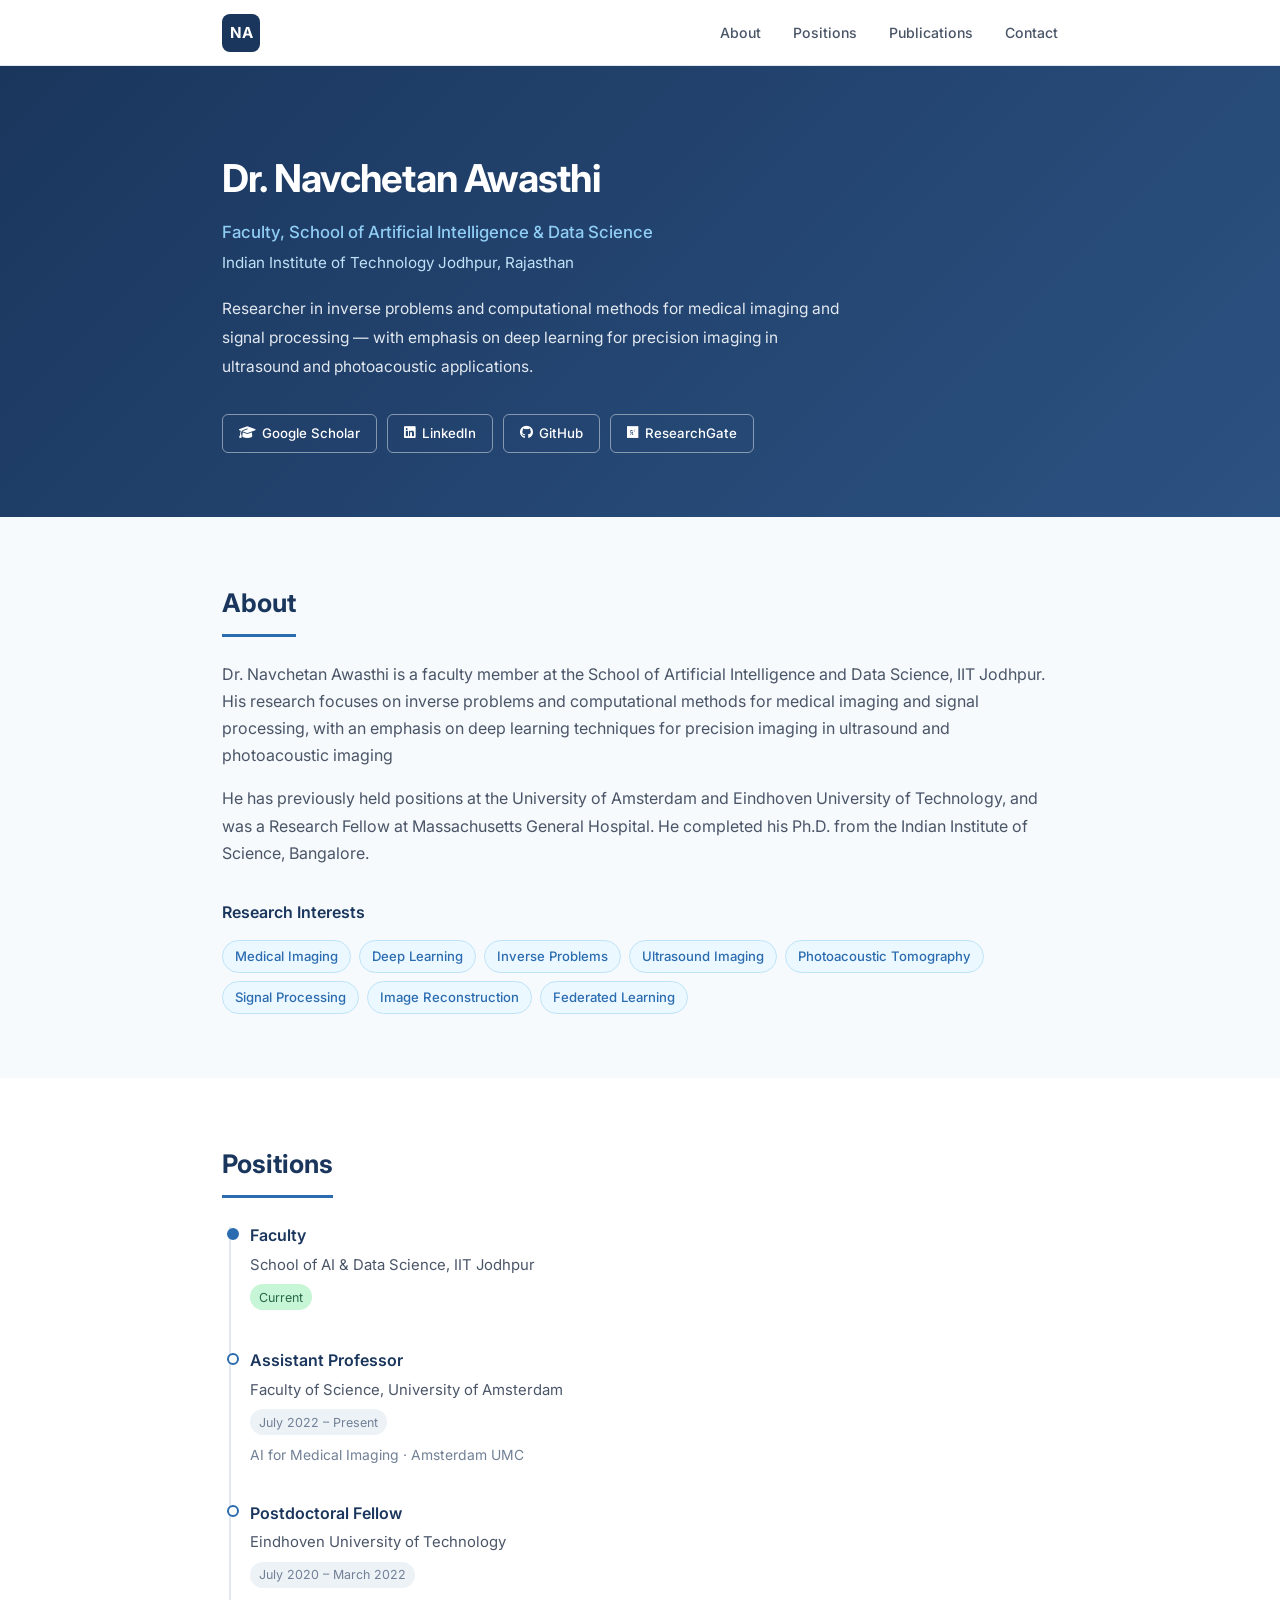
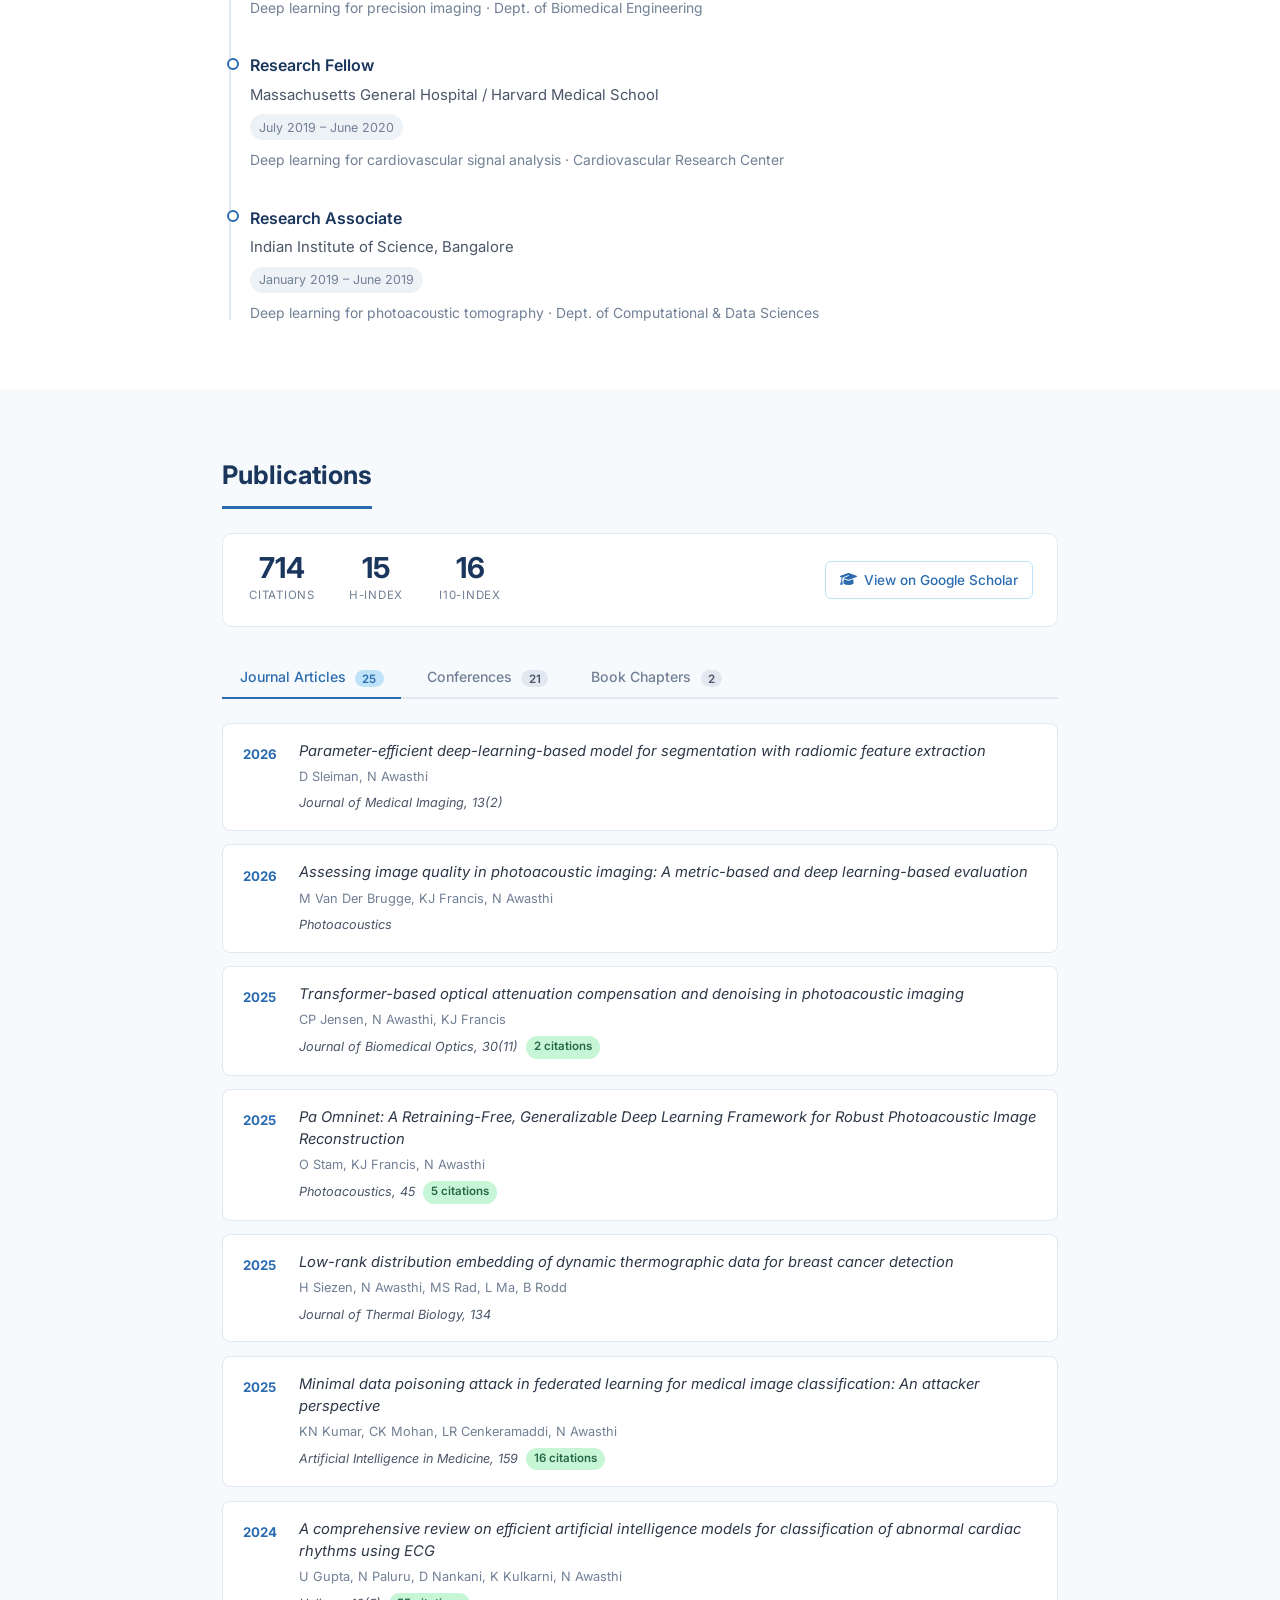
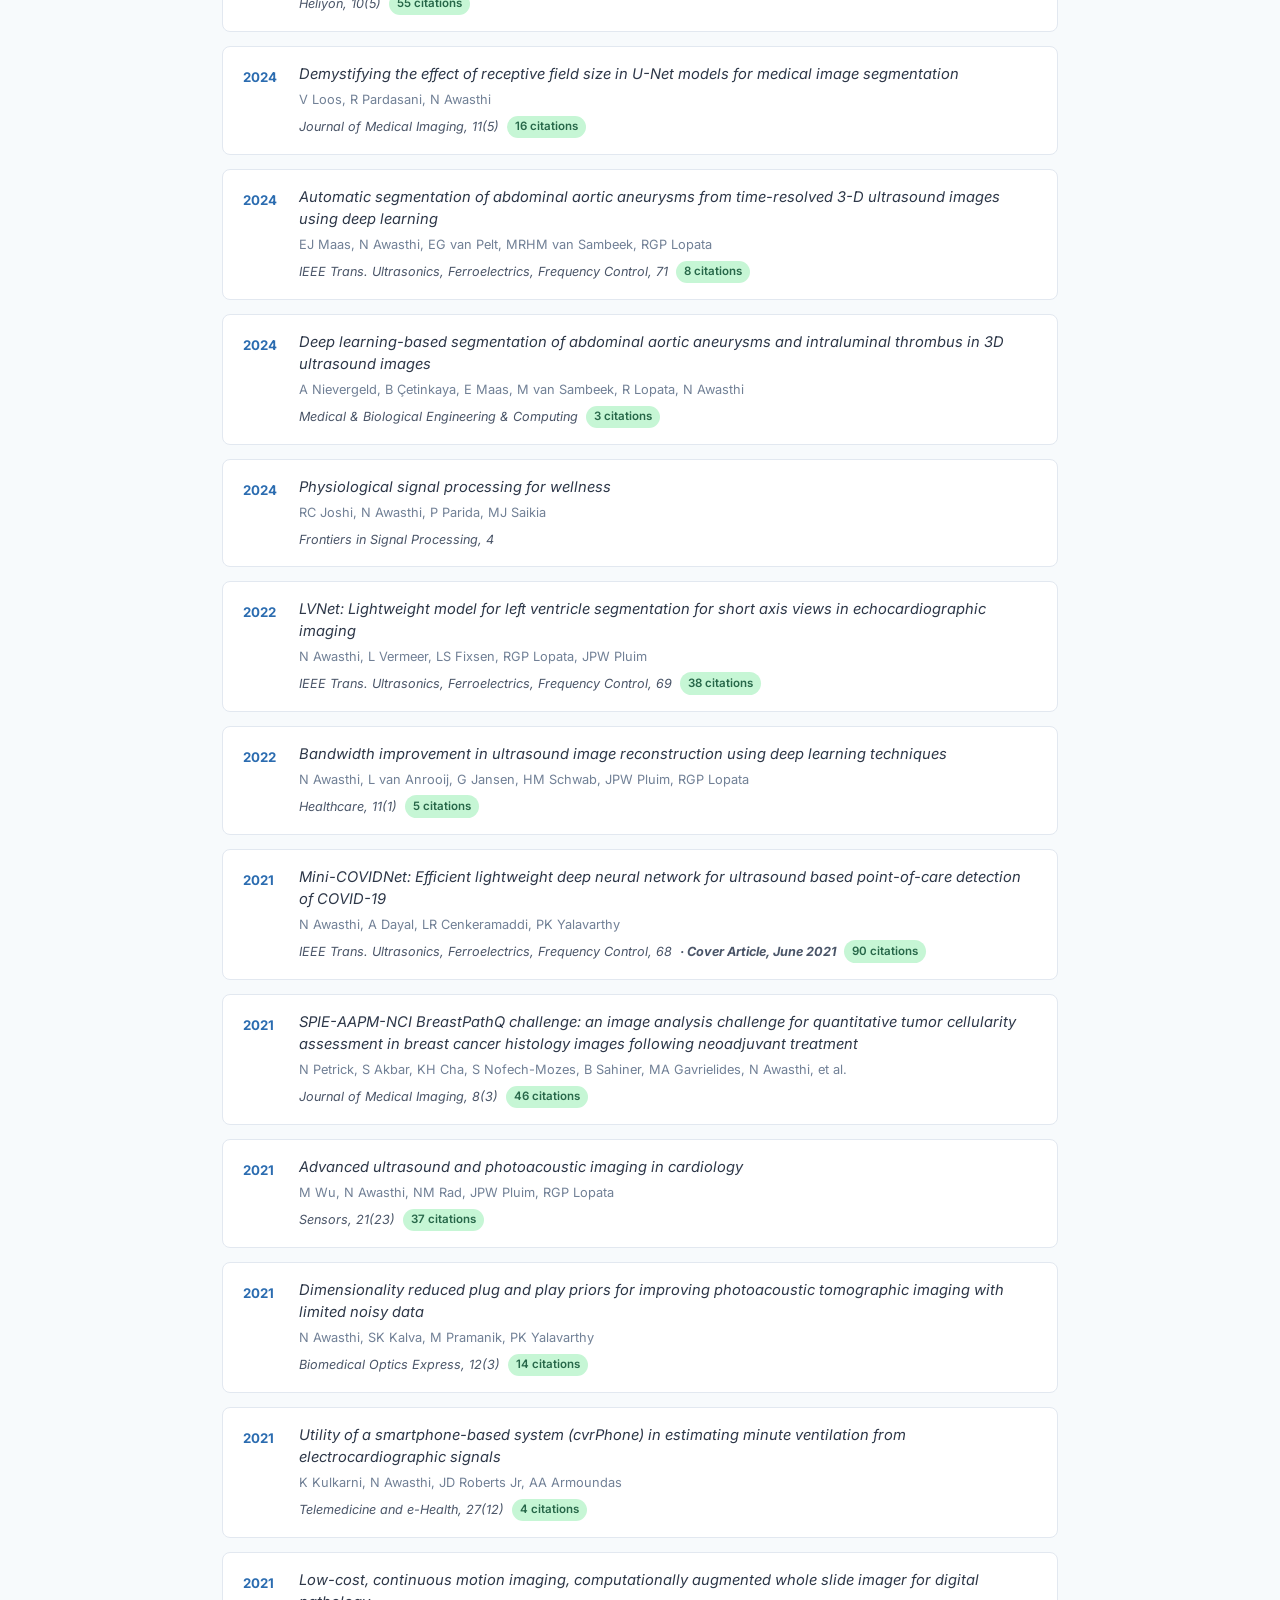
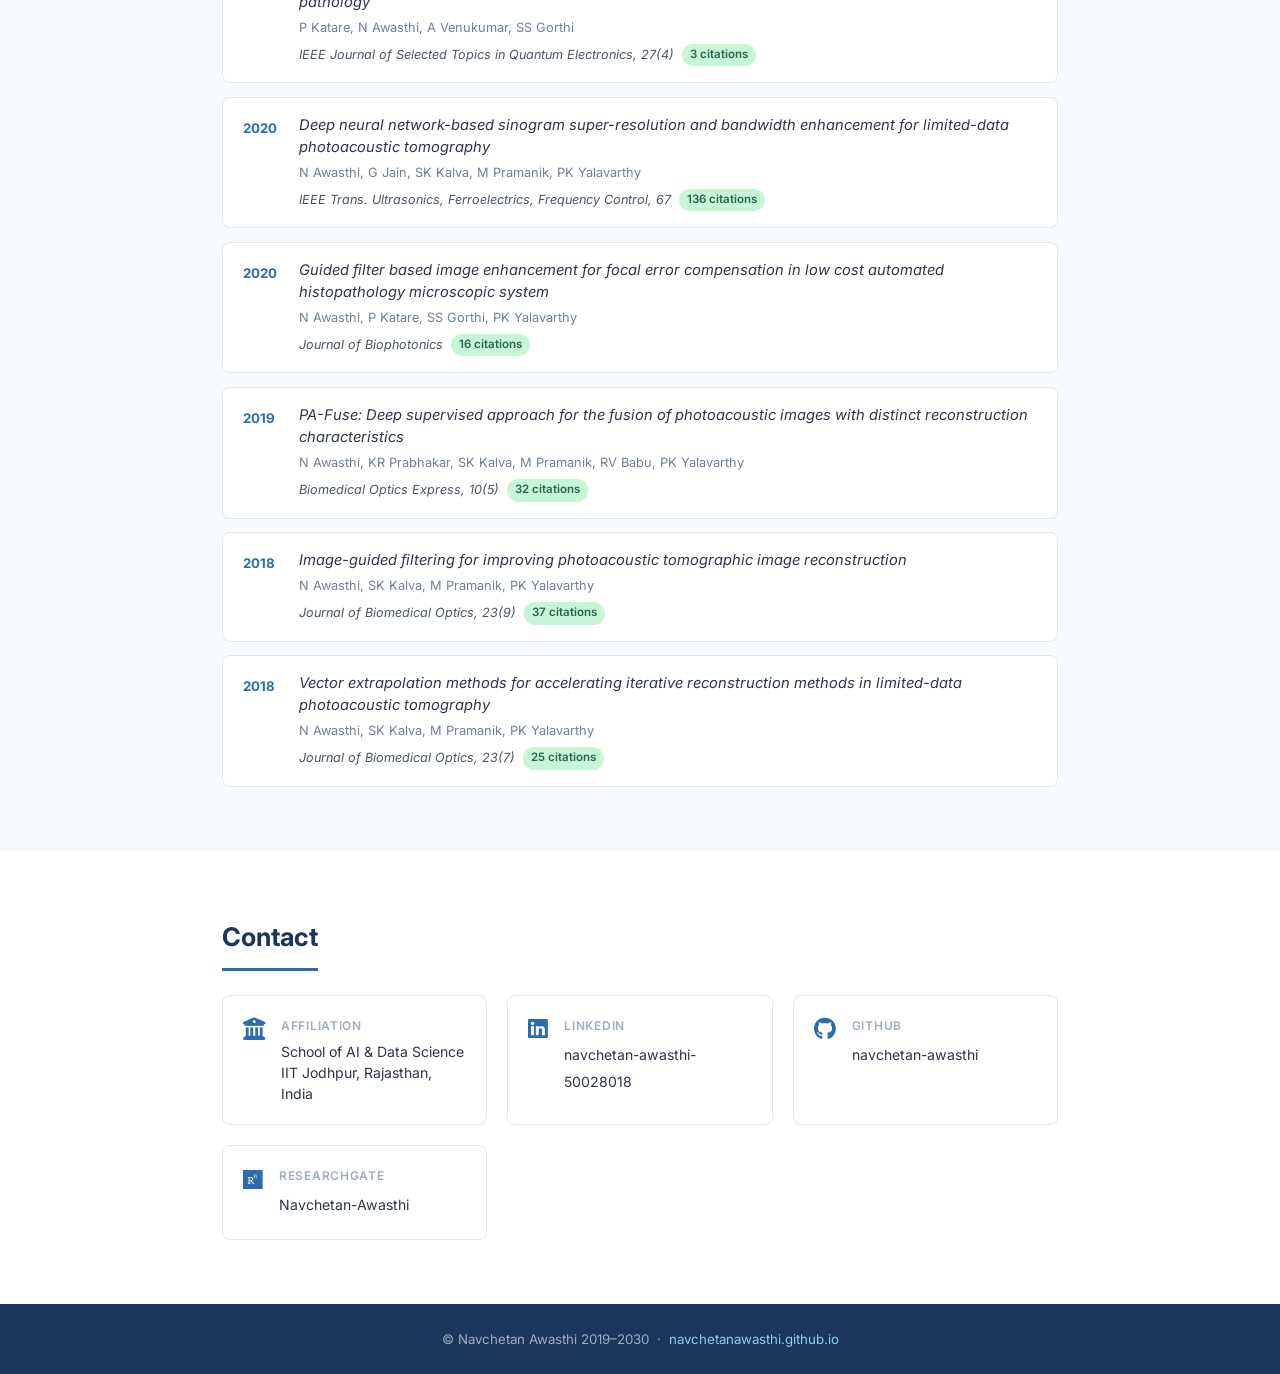
==== index.html @ 27908a9e "Merge branch 'main' of https://github.com/navchetan-awasthi/navchetanawasthi.github.io" ====
<!DOCTYPE html>
<html lang="en">
<head>
    <meta charset="UTF-8">
    <meta name="viewport" content="width=device-width, initial-scale=1.0">
    <title>Dr. Navchetan Awasthi</title>
    <link rel="preconnect" href="https://fonts.googleapis.com">
    <link href="https://fonts.googleapis.com/css2?family=Inter:wght@300;400;500;600;700&display=swap" rel="stylesheet">
    <link rel="stylesheet" href="https://cdnjs.cloudflare.com/ajax/libs/font-awesome/6.4.0/css/all.min.css">
    <link rel="stylesheet" href="style.css">
</head>
<body>

    <nav class="navbar">
        <div class="container">
            <a href="#home" class="nav-brand">NA</a>
            <ul class="nav-links" id="navLinks">
                <li><a href="#about">About</a></li>
                <li><a href="#positions">Positions</a></li>
                <li><a href="#publications">Publications</a></li>
                <li><a href="#contact">Contact</a></li>
            </ul>
            <button class="nav-toggle" id="navToggle">
                <i class="fas fa-bars"></i>
            </button>
        </div>
    </nav>

    <section id="home" class="hero">
        <div class="container hero-content">
            <h1>Dr. Navchetan Awasthi</h1>
            <p class="hero-title">Faculty, School of Artificial Intelligence &amp; Data Science</p>
            <p class="hero-affil">Indian Institute of Technology Jodhpur, Rajasthan</p>
            <p class="hero-bio">
                Researcher in inverse problems and computational methods for medical imaging and signal processing —
                with emphasis on deep learning for precision imaging in ultrasound and photoacoustic applications.
            </p>
            <div class="hero-links">
                <a href="https://scholar.google.com/citations?user=ATsCm3wAAAAJ&hl=en" target="_blank" class="btn btn-outline">
                    <i class="fas fa-graduation-cap"></i> Google Scholar
                </a>
                <a href="https://www.linkedin.com/in/navchetan-awasthi-50028018" target="_blank" class="btn btn-outline">
                    <i class="fab fa-linkedin"></i> LinkedIn
                </a>
                <a href="https://github.com/navchetan-awasthi" target="_blank" class="btn btn-outline">
                    <i class="fab fa-github"></i> GitHub
                </a>
                <a href="https://www.researchgate.net/profile/Navchetan-Awasthi" target="_blank" class="btn btn-outline">
                    <i class="fab fa-researchgate"></i> ResearchGate
                </a>
            </div>
        </div>
    </section>

    <section id="about" class="section bg-light">
        <div class="container">
            <h2 class="section-title">About</h2>
            <div class="about-content">
                <p>
                    Dr. Navchetan Awasthi is a faculty member at the School of Artificial Intelligence and Data Science,
                    IIT Jodhpur. His research focuses on inverse problems and computational methods for medical imaging
                    and signal processing, with an emphasis on deep learning techniques for precision imaging in
                    ultrasound and photoacoustic imaging
                </p>
                <p>
                    He has previously held positions at the University of Amsterdam and Eindhoven University of
                    Technology, and was a Research Fellow at Massachusetts General Hospital. He completed his Ph.D. from the Indian Institute of Science, Bangalore.
                </p>
            </div>
            <div class="research-interests">
                <h3>Research Interests</h3>
                <div class="tags">
                    <span class="tag">Medical Imaging</span>
                    <span class="tag">Deep Learning</span>
                    <span class="tag">Inverse Problems</span>
                    <span class="tag">Ultrasound Imaging</span>
                    <span class="tag">Photoacoustic Tomography</span>
                    <span class="tag">Signal Processing</span>
                    <span class="tag">Image Reconstruction</span>
                    <span class="tag">Federated Learning</span>
                </div>
            </div>
        </div>
    </section>

    <section id="positions" class="section">
        <div class="container">
            <h2 class="section-title">Positions</h2>
            <div class="timeline">

                <div class="timeline-item">
                    <div class="timeline-dot current"></div>
                    <div class="timeline-content">
                        <h3>Faculty</h3>
                        <p class="org">School of AI &amp; Data Science, IIT Jodhpur</p>
                        <span class="period current-badge">Current</span>
                    </div>
                </div>

                <div class="timeline-item">
                    <div class="timeline-dot"></div>
                    <div class="timeline-content">
                        <h3>Assistant Professor</h3>
                        <p class="org">Faculty of Science, University of Amsterdam</p>
                        <span class="period">July 2022 – Present</span>
                        <p class="desc">AI for Medical Imaging · Amsterdam UMC</p>
                    </div>
                </div>

                <div class="timeline-item">
                    <div class="timeline-dot"></div>
                    <div class="timeline-content">
                        <h3>Postdoctoral Fellow</h3>
                        <p class="org">Eindhoven University of Technology</p>
                        <span class="period">July 2020 – March 2022</span>
                        <p class="desc">Deep learning for precision imaging · Dept. of Biomedical Engineering</p>
                    </div>
                </div>

                <div class="timeline-item">
                    <div class="timeline-dot"></div>
                    <div class="timeline-content">
                        <h3>Research Fellow</h3>
                        <p class="org">Massachusetts General Hospital / Harvard Medical School</p>
                        <span class="period">July 2019 – June 2020</span>
                        <p class="desc">Deep learning for cardiovascular signal analysis · Cardiovascular Research Center</p>
                    </div>
                </div>

                <div class="timeline-item">
                    <div class="timeline-dot"></div>
                    <div class="timeline-content">
                        <h3>Research Associate</h3>
                        <p class="org">Indian Institute of Science, Bangalore</p>
                        <span class="period">January 2019 – June 2019</span>
                        <p class="desc">Deep learning for photoacoustic tomography · Dept. of Computational &amp; Data Sciences</p>
                    </div>
                </div>

            </div>
        </div>
    </section>

    <section id="publications" class="section bg-light">
        <div class="container">
            <h2 class="section-title">Publications</h2>

            <div class="pub-metrics">
                <div class="metric-box">
                    <span class="metric-val">714</span>
                    <span class="metric-lbl">Citations</span>
                </div>
                <div class="metric-box">
                    <span class="metric-val">15</span>
                    <span class="metric-lbl">h-index</span>
                </div>
                <div class="metric-box">
                    <span class="metric-val">16</span>
                    <span class="metric-lbl">i10-index</span>
                </div>
                <a href="https://scholar.google.com/citations?user=ATsCm3wAAAAJ&hl=en" target="_blank" class="scholar-link">
                    <i class="fas fa-graduation-cap"></i> View on Google Scholar
                </a>
            </div>

            <div class="pub-tabs">
                <button class="pub-tab active" data-tab="journals">Journal Articles <span class="pub-count">25</span></button>
                <button class="pub-tab" data-tab="conferences">Conferences <span class="pub-count">21</span></button>
                <button class="pub-tab" data-tab="books">Book Chapters <span class="pub-count">2</span></button>
            </div>

            <!-- Journal Articles -->
            <div class="pub-section" id="tab-journals">

                <div class="pub-item">
                    <span class="pub-year">2026</span>
                    <div class="pub-details">
                        <p class="pub-title"><em>Parameter-efficient deep-learning-based model for segmentation with radiomic feature extraction</em></p>
                        <p class="pub-authors">D Sleiman, N Awasthi</p>
                        <div class="pub-meta"><span class="venue">Journal of Medical Imaging, 13(2)</span></div>
                    </div>
                </div>

                <div class="pub-item">
                    <span class="pub-year">2026</span>
                    <div class="pub-details">
                        <p class="pub-title"><em>Assessing image quality in photoacoustic imaging: A metric-based and deep learning-based evaluation</em></p>
                        <p class="pub-authors">M Van Der Brugge, KJ Francis, N Awasthi</p>
                        <div class="pub-meta"><span class="venue">Photoacoustics</span></div>
                    </div>
                </div>

                <div class="pub-item">
                    <span class="pub-year">2025</span>
                    <div class="pub-details">
                        <p class="pub-title"><em>Transformer-based optical attenuation compensation and denoising in photoacoustic imaging</em></p>
                        <p class="pub-authors">CP Jensen, N Awasthi, KJ Francis</p>
                        <div class="pub-meta"><span class="venue">Journal of Biomedical Optics, 30(11)</span><span class="cite-badge">2 citations</span></div>
                    </div>
                </div>

                <div class="pub-item">
                    <span class="pub-year">2025</span>
                    <div class="pub-details">
                        <p class="pub-title"><em>Pa Omninet: A Retraining-Free, Generalizable Deep Learning Framework for Robust Photoacoustic Image Reconstruction</em></p>
                        <p class="pub-authors">O Stam, KJ Francis, N Awasthi</p>
                        <div class="pub-meta"><span class="venue">Photoacoustics, 45</span><span class="cite-badge">5 citations</span></div>
                    </div>
                </div>

                <div class="pub-item">
                    <span class="pub-year">2025</span>
                    <div class="pub-details">
                        <p class="pub-title"><em>Low-rank distribution embedding of dynamic thermographic data for breast cancer detection</em></p>
                        <p class="pub-authors">H Siezen, N Awasthi, MS Rad, L Ma, B Rodd</p>
                        <div class="pub-meta"><span class="venue">Journal of Thermal Biology, 134</span></div>
                    </div>
                </div>

                <div class="pub-item">
                    <span class="pub-year">2025</span>
                    <div class="pub-details">
                        <p class="pub-title"><em>Minimal data poisoning attack in federated learning for medical image classification: An attacker perspective</em></p>
                        <p class="pub-authors">KN Kumar, CK Mohan, LR Cenkeramaddi, N Awasthi</p>
                        <div class="pub-meta"><span class="venue">Artificial Intelligence in Medicine, 159</span><span class="cite-badge">16 citations</span></div>
                    </div>
                </div>

                <div class="pub-item">
                    <span class="pub-year">2024</span>
                    <div class="pub-details">
                        <p class="pub-title"><em>A comprehensive review on efficient artificial intelligence models for classification of abnormal cardiac rhythms using ECG</em></p>
                        <p class="pub-authors">U Gupta, N Paluru, D Nankani, K Kulkarni, N Awasthi</p>
                        <div class="pub-meta"><span class="venue">Heliyon, 10(5)</span><span class="cite-badge">55 citations</span></div>
                    </div>
                </div>

                <div class="pub-item">
                    <span class="pub-year">2024</span>
                    <div class="pub-details">
                        <p class="pub-title"><em>Demystifying the effect of receptive field size in U-Net models for medical image segmentation</em></p>
                        <p class="pub-authors">V Loos, R Pardasani, N Awasthi</p>
                        <div class="pub-meta"><span class="venue">Journal of Medical Imaging, 11(5)</span><span class="cite-badge">16 citations</span></div>
                    </div>
                </div>

                <div class="pub-item">
                    <span class="pub-year">2024</span>
                    <div class="pub-details">
                        <p class="pub-title"><em>Automatic segmentation of abdominal aortic aneurysms from time-resolved 3-D ultrasound images using deep learning</em></p>
                        <p class="pub-authors">EJ Maas, N Awasthi, EG van Pelt, MRHM van Sambeek, RGP Lopata</p>
                        <div class="pub-meta"><span class="venue">IEEE Trans. Ultrasonics, Ferroelectrics, Frequency Control, 71</span><span class="cite-badge">8 citations</span></div>
                    </div>
                </div>

                <div class="pub-item">
                    <span class="pub-year">2024</span>
                    <div class="pub-details">
                        <p class="pub-title"><em>Deep learning-based segmentation of abdominal aortic aneurysms and intraluminal thrombus in 3D ultrasound images</em></p>
                        <p class="pub-authors">A Nievergeld, B Çetinkaya, E Maas, M van Sambeek, R Lopata, N Awasthi</p>
                        <div class="pub-meta"><span class="venue">Medical &amp; Biological Engineering &amp; Computing</span><span class="cite-badge">3 citations</span></div>
                    </div>
                </div>

                <div class="pub-item">
                    <span class="pub-year">2024</span>
                    <div class="pub-details">
                        <p class="pub-title"><em>Physiological signal processing for wellness</em></p>
                        <p class="pub-authors">RC Joshi, N Awasthi, P Parida, MJ Saikia</p>
                        <div class="pub-meta"><span class="venue">Frontiers in Signal Processing, 4</span></div>
                    </div>
                </div>

                <div class="pub-item">
                    <span class="pub-year">2022</span>
                    <div class="pub-details">
                        <p class="pub-title"><em>LVNet: Lightweight model for left ventricle segmentation for short axis views in echocardiographic imaging</em></p>
                        <p class="pub-authors">N Awasthi, L Vermeer, LS Fixsen, RGP Lopata, JPW Pluim</p>
                        <div class="pub-meta"><span class="venue">IEEE Trans. Ultrasonics, Ferroelectrics, Frequency Control, 69</span><span class="cite-badge">38 citations</span></div>
                    </div>
                </div>

                <div class="pub-item">
                    <span class="pub-year">2022</span>
                    <div class="pub-details">
                        <p class="pub-title"><em>Bandwidth improvement in ultrasound image reconstruction using deep learning techniques</em></p>
                        <p class="pub-authors">N Awasthi, L van Anrooij, G Jansen, HM Schwab, JPW Pluim, RGP Lopata</p>
                        <div class="pub-meta"><span class="venue">Healthcare, 11(1)</span><span class="cite-badge">5 citations</span></div>
                    </div>
                </div>

                <div class="pub-item">
                    <span class="pub-year">2021</span>
                    <div class="pub-details">
                        <p class="pub-title"><em>Mini-COVIDNet: Efficient lightweight deep neural network for ultrasound based point-of-care detection of COVID-19</em></p>
                        <p class="pub-authors">N Awasthi, A Dayal, LR Cenkeramaddi, PK Yalavarthy</p>
                        <div class="pub-meta"><span class="venue">IEEE Trans. Ultrasonics, Ferroelectrics, Frequency Control, 68 &nbsp;<strong>· Cover Article, June 2021</strong></span><span class="cite-badge">90 citations</span></div>
                    </div>
                </div>

                <div class="pub-item">
                    <span class="pub-year">2021</span>
                    <div class="pub-details">
                        <p class="pub-title"><em>SPIE-AAPM-NCI BreastPathQ challenge: an image analysis challenge for quantitative tumor cellularity assessment in breast cancer histology images following neoadjuvant treatment</em></p>
                        <p class="pub-authors">N Petrick, S Akbar, KH Cha, S Nofech-Mozes, B Sahiner, MA Gavrielides, N Awasthi, et al.</p>
                        <div class="pub-meta"><span class="venue">Journal of Medical Imaging, 8(3)</span><span class="cite-badge">46 citations</span></div>
                    </div>
                </div>

                <div class="pub-item">
                    <span class="pub-year">2021</span>
                    <div class="pub-details">
                        <p class="pub-title"><em>Advanced ultrasound and photoacoustic imaging in cardiology</em></p>
                        <p class="pub-authors">M Wu, N Awasthi, NM Rad, JPW Pluim, RGP Lopata</p>
                        <div class="pub-meta"><span class="venue">Sensors, 21(23)</span><span class="cite-badge">37 citations</span></div>
                    </div>
                </div>

                <div class="pub-item">
                    <span class="pub-year">2021</span>
                    <div class="pub-details">
                        <p class="pub-title"><em>Dimensionality reduced plug and play priors for improving photoacoustic tomographic imaging with limited noisy data</em></p>
                        <p class="pub-authors">N Awasthi, SK Kalva, M Pramanik, PK Yalavarthy</p>
                        <div class="pub-meta"><span class="venue">Biomedical Optics Express, 12(3)</span><span class="cite-badge">14 citations</span></div>
                    </div>
                </div>

                <div class="pub-item">
                    <span class="pub-year">2021</span>
                    <div class="pub-details">
                        <p class="pub-title"><em>Utility of a smartphone-based system (cvrPhone) in estimating minute ventilation from electrocardiographic signals</em></p>
                        <p class="pub-authors">K Kulkarni, N Awasthi, JD Roberts Jr, AA Armoundas</p>
                        <div class="pub-meta"><span class="venue">Telemedicine and e-Health, 27(12)</span><span class="cite-badge">4 citations</span></div>
                    </div>
                </div>

                <div class="pub-item">
                    <span class="pub-year">2021</span>
                    <div class="pub-details">
                        <p class="pub-title"><em>Low-cost, continuous motion imaging, computationally augmented whole slide imager for digital pathology</em></p>
                        <p class="pub-authors">P Katare, N Awasthi, A Venukumar, SS Gorthi</p>
                        <div class="pub-meta"><span class="venue">IEEE Journal of Selected Topics in Quantum Electronics, 27(4)</span><span class="cite-badge">3 citations</span></div>
                    </div>
                </div>

                <div class="pub-item">
                    <span class="pub-year">2020</span>
                    <div class="pub-details">
                        <p class="pub-title"><em>Deep neural network-based sinogram super-resolution and bandwidth enhancement for limited-data photoacoustic tomography</em></p>
                        <p class="pub-authors">N Awasthi, G Jain, SK Kalva, M Pramanik, PK Yalavarthy</p>
                        <div class="pub-meta"><span class="venue">IEEE Trans. Ultrasonics, Ferroelectrics, Frequency Control, 67</span><span class="cite-badge">136 citations</span></div>
                    </div>
                </div>

                <div class="pub-item">
                    <span class="pub-year">2020</span>
                    <div class="pub-details">
                        <p class="pub-title"><em>Guided filter based image enhancement for focal error compensation in low cost automated histopathology microscopic system</em></p>
                        <p class="pub-authors">N Awasthi, P Katare, SS Gorthi, PK Yalavarthy</p>
                        <div class="pub-meta"><span class="venue">Journal of Biophotonics</span><span class="cite-badge">16 citations</span></div>
                    </div>
                </div>

                <div class="pub-item">
                    <span class="pub-year">2019</span>
                    <div class="pub-details">
                        <p class="pub-title"><em>PA-Fuse: Deep supervised approach for the fusion of photoacoustic images with distinct reconstruction characteristics</em></p>
                        <p class="pub-authors">N Awasthi, KR Prabhakar, SK Kalva, M Pramanik, RV Babu, PK Yalavarthy</p>
                        <div class="pub-meta"><span class="venue">Biomedical Optics Express, 10(5)</span><span class="cite-badge">32 citations</span></div>
                    </div>
                </div>

                <div class="pub-item">
                    <span class="pub-year">2018</span>
                    <div class="pub-details">
                        <p class="pub-title"><em>Image-guided filtering for improving photoacoustic tomographic image reconstruction</em></p>
                        <p class="pub-authors">N Awasthi, SK Kalva, M Pramanik, PK Yalavarthy</p>
                        <div class="pub-meta"><span class="venue">Journal of Biomedical Optics, 23(9)</span><span class="cite-badge">37 citations</span></div>
                    </div>
                </div>

                <div class="pub-item">
                    <span class="pub-year">2018</span>
                    <div class="pub-details">
                        <p class="pub-title"><em>Vector extrapolation methods for accelerating iterative reconstruction methods in limited-data photoacoustic tomography</em></p>
                        <p class="pub-authors">N Awasthi, SK Kalva, M Pramanik, PK Yalavarthy</p>
                        <div class="pub-meta"><span class="venue">Journal of Biomedical Optics, 23(7)</span><span class="cite-badge">25 citations</span></div>
                    </div>
                </div>

            </div>

            <!-- Conference Papers -->
            <div class="pub-section hidden" id="tab-conferences">

                <div class="pub-item">
                    <span class="pub-year">2026</span>
                    <div class="pub-details">
                        <p class="pub-title"><em>ICL-NoiseUNet: A Novel In-Context Learning Based Framework For Ultrasound Segmentation With Adaptive Noise Modulation</em></p>
                        <p class="pub-authors">I Charisiadis, I El Allali, RGP Lopata, CI Sánchez, N Awasthi</p>
                        <div class="pub-meta"><span class="venue">Medical Imaging with Deep Learning (MIDL)</span></div>
                    </div>
                </div>

                <div class="pub-item">
                    <span class="pub-year">2025</span>
                    <div class="pub-details">
                        <p class="pub-title"><em>nnRAG – Incorporating Human-Feedback for Neural Network Driven Similarity Search: A Preliminary Feasibility Study</em></p>
                        <p class="pub-authors">S Singireddi, S Pandey, R Pardasani, N Awasthi</p>
                        <div class="pub-meta"><span class="venue">IEEE International Conference on Healthcare Informatics (ICHI) 2025</span><span class="cite-badge">1 citation</span></div>
                    </div>
                </div>

                <div class="pub-item">
                    <span class="pub-year">2025</span>
                    <div class="pub-details">
                        <p class="pub-title"><em>Enhancing signal-to-noise ratio in LED-based photoacoustic imaging using conditional denoising diffusion probabilistic model</em></p>
                        <p class="pub-authors">F Baratov, P Rajendran, MKA Singh, FK Joseph, N Awasthi</p>
                        <div class="pub-meta"><span class="venue">SPIE Photons Plus Ultrasound: Imaging and Sensing 2025</span><span class="cite-badge">1 citation</span></div>
                    </div>
                </div>

                <div class="pub-item">
                    <span class="pub-year">2025</span>
                    <div class="pub-details">
                        <p class="pub-title"><em>Deep learning-based one-shot model for photoacoustic image reconstruction</em></p>
                        <p class="pub-authors">O Stam, J Muhlehner, FK Joseph, N Awasthi, S Chandramoorthy</p>
                        <div class="pub-meta"><span class="venue">SPIE Photons Plus Ultrasound: Imaging and Sensing 2025 (Conference Presentation)</span></div>
                    </div>
                </div>

                <div class="pub-item">
                    <span class="pub-year">2025</span>
                    <div class="pub-details">
                        <p class="pub-title"><em>Transfer learning for grading images in photoacoustic imaging using deep learning</em></p>
                        <p class="pub-authors">LD Bois, W Kraal, F Dolmans, B Li, J Gröhl, FK Joseph, N Awasthi</p>
                        <div class="pub-meta"><span class="venue">SPIE Photons Plus Ultrasound: Imaging and Sensing 2025 (Conference Presentation)</span></div>
                    </div>
                </div>

                <div class="pub-item">
                    <span class="pub-year">2025</span>
                    <div class="pub-details">
                        <p class="pub-title"><em>Evaluating image quality metrics for photoacoustic imaging</em></p>
                        <p class="pub-authors">M van der Brugge, N Awasthi, FK Joseph</p>
                        <div class="pub-meta"><span class="venue">SPIE Opto-Acoustic Methods and Applications in Biophotonics VII 2025</span></div>
                    </div>
                </div>

                <div class="pub-item">
                    <span class="pub-year">2025</span>
                    <div class="pub-details">
                        <p class="pub-title"><em>Tumor detection, segmentation and classification challenge on automated 3D breast ultrasound (TDSC-ABUS)</em></p>
                        <p class="pub-authors">G Luo, M Xu, H Chen, N Awasthi, et al.</p>
                        <div class="pub-meta"><span class="venue">arXiv preprint arXiv:2501.15588</span><span class="cite-badge">19 citations</span></div>
                    </div>
                </div>

                <div class="pub-item">
                    <span class="pub-year">2024</span>
                    <div class="pub-details">
                        <p class="pub-title"><em>Deep learning based tumor detection and segmentation for automated 3D breast ultrasound imaging</em></p>
                        <p class="pub-authors">F Barkhof, S Abbring, R Pardasani, N Awasthi</p>
                        <div class="pub-meta"><span class="venue">IEEE South Asian Ultrasonics Symposium (SAUS) 2024</span><span class="cite-badge">2 citations</span></div>
                    </div>
                </div>

                <div class="pub-item">
                    <span class="pub-year">2024</span>
                    <div class="pub-details">
                        <p class="pub-title"><em>Automatic segmentation of cardiac structures from 2D echocardiographic images using transformers</em></p>
                        <p class="pub-authors">A Chel, M Gonggrijp, V Kyriacou, VR Guiberteau, LL Moreno, N Awasthi</p>
                        <div class="pub-meta"><span class="venue">IEEE South Asian Ultrasonics Symposium (SAUS) 2024</span></div>
                    </div>
                </div>

                <div class="pub-item">
                    <span class="pub-year">2024</span>
                    <div class="pub-details">
                        <p class="pub-title"><em>Image depth improvement in photoacoustic imaging using transformer based generative adversarial networks</em></p>
                        <p class="pub-authors">CP Jensen, KJ Francis, N Awasthi</p>
                        <div class="pub-meta"><span class="venue">SPIE Photons Plus Ultrasound: Imaging and Sensing 2024</span></div>
                    </div>
                </div>

                <div class="pub-item">
                    <span class="pub-year">2024</span>
                    <div class="pub-details">
                        <p class="pub-title"><em>Using denoising diffusion probabilistic models to enhance quality of limited-view photoacoustic tomography</em></p>
                        <p class="pub-authors">B De Santi, N Awasthi, S Manohar</p>
                        <div class="pub-meta"><span class="venue">SPIE Photons Plus Ultrasound: Imaging and Sensing 2024</span><span class="cite-badge">1 citation</span></div>
                    </div>
                </div>

                <div class="pub-item">
                    <span class="pub-year">2023</span>
                    <div class="pub-details">
                        <p class="pub-title"><em>Improving quality of less-view breast photoacoustic tomography reconstruction using deep learning neural networks</em></p>
                        <p class="pub-authors">B De Santi, F Ayatollahi, F Lucka, N Awasthi, B Cox, S Manohar</p>
                        <div class="pub-meta"><span class="venue">SPIE Photons Plus Ultrasound: Imaging and Sensing 2023</span></div>
                    </div>
                </div>

                <div class="pub-item">
                    <span class="pub-year">2021</span>
                    <div class="pub-details">
                        <p class="pub-title"><em>Enhanced radon domain beamforming using deep-learning-based plane wave compounding</em></p>
                        <p class="pub-authors">G Jansen, N Awasthi, HM Schwab, R Lopata</p>
                        <div class="pub-meta"><span class="venue">IEEE International Ultrasonics Symposium (IUS) 2021</span><span class="cite-badge">7 citations</span></div>
                    </div>
                </div>

                <div class="pub-item">
                    <span class="pub-year">2020</span>
                    <div class="pub-details">
                        <p class="pub-title"><em>Multi-threshold attention U-Net (MTAU) based model for multimodal brain tumor segmentation in MRI scans</em></p>
                        <p class="pub-authors">N Awasthi, R Pardasani, S Gupta</p>
                        <div class="pub-meta"><span class="venue">International MICCAI Brainlesion Workshop 2020</span><span class="cite-badge">47 citations</span></div>
                    </div>
                </div>

                <div class="pub-item">
                    <span class="pub-year">2020</span>
                    <div class="pub-details">
                        <p class="pub-title"><em>Machine learning and deep learning approaches to quantify respiratory distress severity and predict critical alarms</em></p>
                        <p class="pub-authors">R Pardasani, R Chaudhuri, N Awasthi, M Goel</p>
                        <div class="pub-meta"><span class="venue">IEEE International Conference on Healthcare Informatics (ICHI) 2020</span><span class="cite-badge">4 citations</span></div>
                    </div>
                </div>

                <div class="pub-item">
                    <span class="pub-year">2020</span>
                    <div class="pub-details">
                        <p class="pub-title"><em>Classification of 12 lead ECG signal using 1D-convolutional neural network with class dependent threshold</em></p>
                        <p class="pub-authors">R Pardasani, N Awasthi</p>
                        <div class="pub-meta"><span class="venue">Computing in Cardiology 2020</span><span class="cite-badge">4 citations</span></div>
                    </div>
                </div>

                <div class="pub-item">
                    <span class="pub-year">2020</span>
                    <div class="pub-details">
                        <p class="pub-title"><em>Quantitative assessment of respiratory distress using convolutional neural network for multivariate time series segmentation</em></p>
                        <p class="pub-authors">R Pardasani, R Chaudhuri, N Awasthi, S Chaurasia, S Maya</p>
                        <div class="pub-meta"><span class="venue">Computing in Cardiology 2020</span><span class="cite-badge">4 citations</span></div>
                    </div>
                </div>

                <div class="pub-item">
                    <span class="pub-year">2020</span>
                    <div class="pub-details">
                        <p class="pub-title"><em>Sinogram super-resolution and denoising convolutional neural network (SRCN) for limited data photoacoustic tomography</em></p>
                        <p class="pub-authors">N Awasthi, R Pardasani, SK Kalva, M Pramanik, PK Yalavarthy</p>
                        <div class="pub-meta"><span class="venue">arXiv preprint arXiv:2001.06434</span><span class="cite-badge">29 citations</span></div>
                    </div>
                </div>

                <div class="pub-item">
                    <span class="pub-year">2015</span>
                    <div class="pub-details">
                        <p class="pub-title"><em>GPU implementation of implicit Runge-Kutta methods</em></p>
                        <p class="pub-authors">N Awasthi, J Abhijith</p>
                        <div class="pub-meta"><span class="venue">Technical Report, IISc Supercomputer Education &amp; Research Centre</span><span class="cite-badge">1 citation</span></div>
                    </div>
                </div>

            </div>

            <!-- Book Chapters -->
            <div class="pub-section hidden" id="tab-books">

                <div class="pub-item">
                    <span class="pub-year">2024</span>
                    <div class="pub-details">
                        <p class="pub-title"><em>Deep learning-based methods for photoacoustic imaging reconstruction: concepts, promises, pitfalls, and futures</em></p>
                        <p class="pub-authors">A Gholampour, KJ Francis, M Wu, NM Rad, RGP Lopata, N Awasthi</p>
                        <div class="pub-meta"><span class="venue">Biomedical Photoacoustics: Technology and Applications, pp. 155–177</span><span class="cite-badge">3 citations</span></div>
                    </div>
                </div>

                <div class="pub-item">
                    <span class="pub-year">2021</span>
                    <div class="pub-details">
                        <p class="pub-title"><em>State-of-the-art equipment for rapid and accurate diagnosis of COVID-19</em></p>
                        <p class="pub-authors">N Awasthi, S Gupta, A Kiran, R Pardasani</p>
                        <div class="pub-meta"><span class="venue">Biomedical Engineering Tools for Management for Patients with COVID-19, pp. 19–40</span><span class="cite-badge">1 citation</span></div>
                    </div>
                </div>

            </div>

        </div>
    </section>

    <section id="contact" class="section">
        <div class="container">
            <h2 class="section-title">Contact</h2>
            <div class="contact-grid">
                <div class="contact-item">
                    <i class="fas fa-university"></i>
                    <div>
                        <h4>Affiliation</h4>
                        <p>School of AI &amp; Data Science<br>IIT Jodhpur, Rajasthan, India</p>
                    </div>
                </div>
                <div class="contact-item">
                    <i class="fab fa-linkedin"></i>
                    <div>
                        <h4>LinkedIn</h4>
                        <a href="https://www.linkedin.com/in/navchetan-awasthi-50028018" target="_blank">navchetan-awasthi-50028018</a>
                    </div>
                </div>
                <div class="contact-item">
                    <i class="fab fa-github"></i>
                    <div>
                        <h4>GitHub</h4>
                        <a href="https://github.com/navchetan-awasthi" target="_blank">navchetan-awasthi</a>
                    </div>
                </div>
                <div class="contact-item">
                    <i class="fab fa-researchgate"></i>
                    <div>
                        <h4>ResearchGate</h4>
                        <a href="https://www.researchgate.net/profile/Navchetan-Awasthi" target="_blank">Navchetan-Awasthi</a>
                    </div>
                </div>
            </div>
        </div>
    </section>

    <footer>
        <p>© Navchetan Awasthi 2019–2030 &nbsp;·&nbsp; <a href="https://navchetanawasthi.github.io">navchetanawasthi.github.io</a></p>
    </footer>

    <script src="script.js"></script>
</body>
</html>
---- style.css ----
*, *::before, *::after {
    margin: 0;
    padding: 0;
    box-sizing: border-box;
}

body {
    font-family: 'Inter', sans-serif;
    color: #2d3748;
    line-height: 1.7;
    background: #fff;
}

.container {
    max-width: 900px;
    margin: 0 auto;
    padding: 0 2rem;
}

/* ── Navbar ── */
.navbar {
    position: sticky;
    top: 0;
    background: #fff;
    border-bottom: 1px solid #e2e8f0;
    z-index: 100;
    padding: 0.85rem 0;
}

.navbar .container {
    display: flex;
    align-items: center;
    justify-content: space-between;
}

.nav-brand {
    font-weight: 700;
    font-size: 0.95rem;
    background: #1a365d;
    color: #fff;
    width: 38px;
    height: 38px;
    border-radius: 8px;
    display: flex;
    align-items: center;
    justify-content: center;
    text-decoration: none;
    flex-shrink: 0;
}

.nav-links {
    display: flex;
    list-style: none;
    gap: 2rem;
}

.nav-links a {
    text-decoration: none;
    color: #4a5568;
    font-size: 0.88rem;
    font-weight: 500;
    transition: color 0.2s;
}

.nav-links a:hover {
    color: #2b6cb0;
}

.nav-toggle {
    display: none;
    background: none;
    border: none;
    font-size: 1.1rem;
    cursor: pointer;
    color: #4a5568;
    padding: 0.25rem;
}

/* ── Hero ── */
.hero {
    padding: 5rem 0 4rem;
    background: linear-gradient(135deg, #1a365d 0%, #2c5282 100%);
    color: #fff;
}

.hero h1 {
    font-size: 2.4rem;
    font-weight: 700;
    letter-spacing: -0.02em;
    margin-bottom: 0.4rem;
}

.hero-title {
    font-size: 1.05rem;
    font-weight: 500;
    color: #90cdf4;
    margin-bottom: 0.2rem;
}

.hero-affil {
    font-size: 0.95rem;
    color: #bee3f8;
    margin-bottom: 1.25rem;
}

.hero-bio {
    font-size: 0.97rem;
    color: #e2e8f0;
    max-width: 620px;
    margin-bottom: 2rem;
    line-height: 1.85;
}

.hero-links {
    display: flex;
    flex-wrap: wrap;
    gap: 0.6rem;
}

.btn {
    display: inline-flex;
    align-items: center;
    gap: 0.4rem;
    padding: 0.45rem 1rem;
    border-radius: 6px;
    font-size: 0.83rem;
    font-weight: 500;
    text-decoration: none;
    transition: all 0.2s;
    cursor: pointer;
}

.btn-outline {
    border: 1.5px solid rgba(255, 255, 255, 0.45);
    color: #fff;
    background: transparent;
}

.btn-outline:hover {
    background: rgba(255, 255, 255, 0.12);
    border-color: #fff;
}

/* ── Sections ── */
.section {
    padding: 4rem 0;
}

.bg-light {
    background: #f7fafc;
}

.section-title {
    font-size: 1.6rem;
    font-weight: 700;
    color: #1a365d;
    display: inline-block;
    padding-bottom: 0.6rem;
    border-bottom: 3px solid #2b6cb0;
    margin-bottom: 1.5rem;
}

.section-subtitle {
    color: #718096;
    font-size: 0.9rem;
    margin-top: -1rem;
    margin-bottom: 2rem;
}

/* ── About ── */
.about-content p {
    color: #4a5568;
    margin-bottom: 1rem;
}

.research-interests {
    margin-top: 2rem;
}

.research-interests h3 {
    font-size: 1rem;
    font-weight: 600;
    color: #1a365d;
    margin-bottom: 0.85rem;
}

.tags {
    display: flex;
    flex-wrap: wrap;
    gap: 0.5rem;
}

.tag {
    background: #ebf8ff;
    color: #2b6cb0;
    padding: 0.28rem 0.75rem;
    border-radius: 100px;
    font-size: 0.82rem;
    font-weight: 500;
    border: 1px solid #bee3f8;
}

/* ── Timeline ── */
.timeline {
    position: relative;
    padding-left: 1.75rem;
}

.timeline::before {
    content: '';
    position: absolute;
    left: 0.42rem;
    top: 0.3rem;
    bottom: 0.3rem;
    width: 2px;
    background: #e2e8f0;
}

.timeline-item {
    position: relative;
    margin-bottom: 2rem;
}

.timeline-item:last-child {
    margin-bottom: 0;
}

.timeline-dot {
    position: absolute;
    left: -1.42rem;
    top: 0.35rem;
    width: 12px;
    height: 12px;
    background: #fff;
    border: 2.5px solid #2b6cb0;
    border-radius: 50%;
}

.timeline-dot.current {
    background: #2b6cb0;
}

.timeline-content h3 {
    font-size: 1rem;
    font-weight: 600;
    color: #1a365d;
    margin-bottom: 0.2rem;
}

.timeline-content .org {
    color: #4a5568;
    font-size: 0.93rem;
    margin-bottom: 0.3rem;
}

.timeline-content .period {
    display: inline-block;
    font-size: 0.78rem;
    color: #718096;
    background: #edf2f7;
    padding: 0.15rem 0.55rem;
    border-radius: 100px;
    margin-bottom: 0.3rem;
}

.timeline-content .period.current-badge {
    background: #c6f6d5;
    color: #276749;
}

.timeline-content .desc {
    font-size: 0.87rem;
    color: #718096;
    margin-top: 0.25rem;
}

/* ── Publications ── */
.pub-metrics {
    display: flex;
    align-items: center;
    gap: 1.5rem;
    flex-wrap: wrap;
    margin-bottom: 2rem;
    padding: 1.25rem 1.5rem;
    background: #fff;
    border: 1px solid #e2e8f0;
    border-radius: 10px;
}

.metric-box {
    display: flex;
    flex-direction: column;
    align-items: center;
    min-width: 70px;
}

.metric-val {
    font-size: 1.8rem;
    font-weight: 700;
    color: #1a365d;
    line-height: 1;
}

.metric-lbl {
    font-size: 0.72rem;
    color: #718096;
    text-transform: uppercase;
    letter-spacing: 0.06em;
    margin-top: 0.2rem;
}

.scholar-link {
    display: inline-flex;
    align-items: center;
    gap: 0.4rem;
    margin-left: auto;
    font-size: 0.85rem;
    font-weight: 500;
    color: #2b6cb0;
    text-decoration: none;
    border: 1.5px solid #bee3f8;
    padding: 0.4rem 0.9rem;
    border-radius: 6px;
    transition: all 0.2s;
}

.scholar-link:hover {
    background: #ebf8ff;
}

.pub-tabs {
    display: flex;
    gap: 0.5rem;
    margin-bottom: 1.5rem;
    border-bottom: 2px solid #e2e8f0;
    padding-bottom: 0;
}

.pub-tab {
    background: none;
    border: none;
    padding: 0.6rem 1.1rem;
    font-size: 0.88rem;
    font-weight: 500;
    color: #718096;
    cursor: pointer;
    border-bottom: 2px solid transparent;
    margin-bottom: -2px;
    border-radius: 0;
    transition: color 0.2s, border-color 0.2s;
    font-family: 'Inter', sans-serif;
}

.pub-tab:hover {
    color: #2b6cb0;
}

.pub-tab.active {
    color: #2b6cb0;
    border-bottom-color: #2b6cb0;
}

.pub-count {
    display: inline-flex;
    align-items: center;
    justify-content: center;
    background: #e2e8f0;
    color: #4a5568;
    font-size: 0.72rem;
    font-weight: 600;
    padding: 0.1rem 0.45rem;
    border-radius: 100px;
    margin-left: 0.35rem;
    vertical-align: middle;
}

.pub-tab.active .pub-count {
    background: #bee3f8;
    color: #2b6cb0;
}

.pub-section {
    display: flex;
    flex-direction: column;
    gap: 0.85rem;
}

.pub-section.hidden {
    display: none;
}

.pub-item {
    display: flex;
    gap: 1.25rem;
    padding: 1rem 1.25rem;
    background: #fff;
    border-radius: 8px;
    border: 1px solid #e2e8f0;
    transition: box-shadow 0.2s, border-color 0.2s;
}

.pub-item:hover {
    box-shadow: 0 4px 14px rgba(0, 0, 0, 0.07);
    border-color: #bee3f8;
}

.pub-year {
    font-weight: 700;
    color: #2b6cb0;
    font-size: 0.83rem;
    min-width: 36px;
    padding-top: 0.2rem;
    flex-shrink: 0;
}

.pub-title {
    color: #2d3748;
    font-size: 0.92rem;
    margin-bottom: 0.25rem;
    line-height: 1.5;
}

.pub-authors {
    color: #718096;
    font-size: 0.8rem;
    margin-bottom: 0.3rem;
}

.pub-meta {
    display: flex;
    align-items: center;
    flex-wrap: wrap;
    gap: 0.5rem;
}

.venue {
    font-size: 0.79rem;
    color: #4a5568;
    font-style: italic;
}

.cite-badge {
    font-size: 0.72rem;
    font-weight: 600;
    color: #276749;
    background: #c6f6d5;
    padding: 0.1rem 0.5rem;
    border-radius: 100px;
    font-style: normal;
}

/* ── Contact ── */
.contact-grid {
    display: grid;
    grid-template-columns: repeat(auto-fit, minmax(220px, 1fr));
    gap: 1.25rem;
}

.contact-item {
    display: flex;
    align-items: flex-start;
    gap: 1rem;
    padding: 1.25rem;
    border: 1px solid #e2e8f0;
    border-radius: 8px;
    transition: border-color 0.2s, box-shadow 0.2s;
}

.contact-item:hover {
    border-color: #bee3f8;
    box-shadow: 0 2px 10px rgba(0, 0, 0, 0.06);
}

.contact-item i {
    font-size: 1.4rem;
    color: #2b6cb0;
    margin-top: 0.15rem;
    flex-shrink: 0;
}

.contact-item h4 {
    font-size: 0.75rem;
    color: #a0aec0;
    text-transform: uppercase;
    letter-spacing: 0.06em;
    margin-bottom: 0.3rem;
    font-weight: 600;
}

.contact-item p,
.contact-item a {
    font-size: 0.88rem;
    color: #2d3748;
    text-decoration: none;
    line-height: 1.5;
}

.contact-item a:hover {
    color: #2b6cb0;
}

/* ── Footer ── */
footer {
    background: #1a365d;
    color: #a0aec0;
    text-align: center;
    padding: 1.5rem;
    font-size: 0.83rem;
}

footer a {
    color: #90cdf4;
    text-decoration: none;
}

footer a:hover {
    text-decoration: underline;
}

/* ── Responsive ── */
@media (max-width: 640px) {
    .nav-links {
        display: none;
        position: absolute;
        top: 100%;
        left: 0;
        right: 0;
        background: #fff;
        flex-direction: column;
        padding: 1rem 2rem 1.5rem;
        border-bottom: 1px solid #e2e8f0;
        gap: 1rem;
        box-shadow: 0 4px 12px rgba(0,0,0,0.08);
    }

    .nav-links.open {
        display: flex;
    }

    .nav-toggle {
        display: block;
    }

    .hero {
        padding: 3.5rem 0 3rem;
    }

    .hero h1 {
        font-size: 1.75rem;
    }

    .hero-links {
        flex-direction: column;
        align-items: flex-start;
    }

    .pub-item {
        flex-direction: column;
        gap: 0.5rem;
    }

    .pub-year {
        font-size: 0.78rem;
    }
}
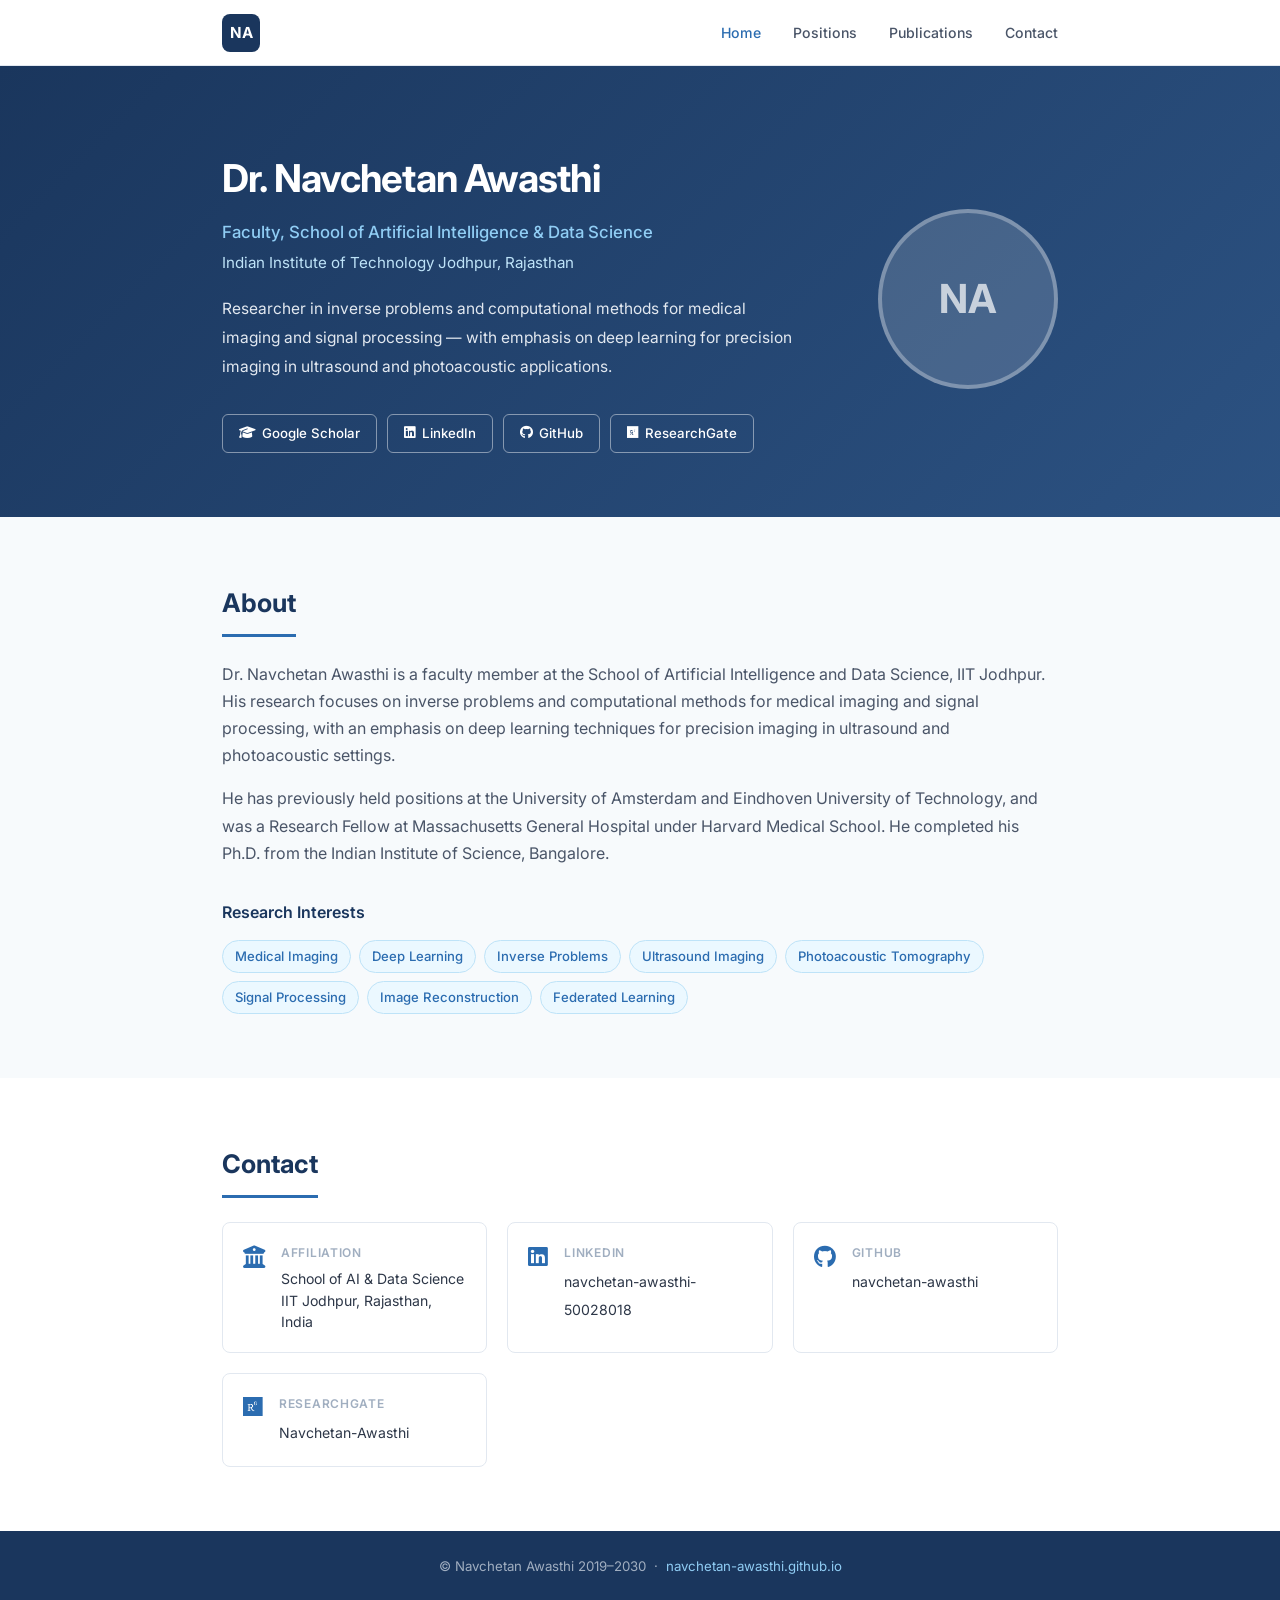
==== commit d5af87bc: "different webpages" ====
--- a/index.html
+++ b/index.html
@@ -13,11 +13,11 @@
 
     <nav class="navbar">
         <div class="container">
-            <a href="#home" class="nav-brand">NA</a>
+            <a href="index.html" class="nav-brand">NA</a>
             <ul class="nav-links" id="navLinks">
-                <li><a href="#about">About</a></li>
-                <li><a href="#positions">Positions</a></li>
-                <li><a href="#publications">Publications</a></li>
+                <li><a href="index.html" class="active">Home</a></li>
+                <li><a href="positions.html">Positions</a></li>
+                <li><a href="publications.html">Publications</a></li>
                 <li><a href="#contact">Contact</a></li>
             </ul>
             <button class="nav-toggle" id="navToggle">
@@ -28,26 +28,32 @@
 
     <section id="home" class="hero">
         <div class="container hero-content">
-            <h1>Dr. Navchetan Awasthi</h1>
-            <p class="hero-title">Faculty, School of Artificial Intelligence &amp; Data Science</p>
-            <p class="hero-affil">Indian Institute of Technology Jodhpur, Rajasthan</p>
-            <p class="hero-bio">
-                Researcher in inverse problems and computational methods for medical imaging and signal processing —
-                with emphasis on deep learning for precision imaging in ultrasound and photoacoustic applications.
-            </p>
-            <div class="hero-links">
-                <a href="https://scholar.google.com/citations?user=ATsCm3wAAAAJ&hl=en" target="_blank" class="btn btn-outline">
-                    <i class="fas fa-graduation-cap"></i> Google Scholar
-                </a>
-                <a href="https://www.linkedin.com/in/navchetan-awasthi-50028018" target="_blank" class="btn btn-outline">
-                    <i class="fab fa-linkedin"></i> LinkedIn
-                </a>
-                <a href="https://github.com/navchetan-awasthi" target="_blank" class="btn btn-outline">
-                    <i class="fab fa-github"></i> GitHub
-                </a>
-                <a href="https://www.researchgate.net/profile/Navchetan-Awasthi" target="_blank" class="btn btn-outline">
-                    <i class="fab fa-researchgate"></i> ResearchGate
-                </a>
+            <div class="hero-text">
+                <h1>Dr. Navchetan Awasthi</h1>
+                <p class="hero-title">Faculty, School of Artificial Intelligence &amp; Data Science</p>
+                <p class="hero-affil">Indian Institute of Technology Jodhpur, Rajasthan</p>
+                <p class="hero-bio">
+                    Researcher in inverse problems and computational methods for medical imaging and signal processing —
+                    with emphasis on deep learning for precision imaging in ultrasound and photoacoustic applications.
+                </p>
+                <div class="hero-links">
+                    <a href="https://scholar.google.com/citations?user=ATsCm3wAAAAJ&hl=en" target="_blank" class="btn btn-outline">
+                        <i class="fas fa-graduation-cap"></i> Google Scholar
+                    </a>
+                    <a href="https://www.linkedin.com/in/navchetan-awasthi-50028018" target="_blank" class="btn btn-outline">
+                        <i class="fab fa-linkedin"></i> LinkedIn
+                    </a>
+                    <a href="https://github.com/navchetan-awasthi" target="_blank" class="btn btn-outline">
+                        <i class="fab fa-github"></i> GitHub
+                    </a>
+                    <a href="https://www.researchgate.net/profile/Navchetan-Awasthi" target="_blank" class="btn btn-outline">
+                        <i class="fab fa-researchgate"></i> ResearchGate
+                    </a>
+                </div>
+            </div>
+            <div class="hero-photo-wrap">
+                <img src="photo.jpg" alt="Dr. Navchetan Awasthi" class="hero-photo" onerror="this.style.display='none';this.nextElementSibling.style.display='flex'">
+                <div class="hero-photo-placeholder">NA</div>
             </div>
         </div>
     </section>
@@ -60,11 +66,12 @@
                     Dr. Navchetan Awasthi is a faculty member at the School of Artificial Intelligence and Data Science,
                     IIT Jodhpur. His research focuses on inverse problems and computational methods for medical imaging
                     and signal processing, with an emphasis on deep learning techniques for precision imaging in
-                    ultrasound and photoacoustic imaging
+                    ultrasound and photoacoustic settings.
                 </p>
                 <p>
                     He has previously held positions at the University of Amsterdam and Eindhoven University of
-                    Technology, and was a Research Fellow at Massachusetts General Hospital. He completed his Ph.D. from the Indian Institute of Science, Bangalore.
+                    Technology, and was a Research Fellow at Massachusetts General Hospital under Harvard Medical
+                    School. He completed his Ph.D. from the Indian Institute of Science, Bangalore.
                 </p>
             </div>
             <div class="research-interests">
@@ -80,515 +87,6 @@
                     <span class="tag">Federated Learning</span>
                 </div>
             </div>
-        </div>
-    </section>
-
-    <section id="positions" class="section">
-        <div class="container">
-            <h2 class="section-title">Positions</h2>
-            <div class="timeline">
-
-                <div class="timeline-item">
-                    <div class="timeline-dot current"></div>
-                    <div class="timeline-content">
-                        <h3>Faculty</h3>
-                        <p class="org">School of AI &amp; Data Science, IIT Jodhpur</p>
-                        <span class="period current-badge">Current</span>
-                    </div>
-                </div>
-
-                <div class="timeline-item">
-                    <div class="timeline-dot"></div>
-                    <div class="timeline-content">
-                        <h3>Assistant Professor</h3>
-                        <p class="org">Faculty of Science, University of Amsterdam</p>
-                        <span class="period">July 2022 – Present</span>
-                        <p class="desc">AI for Medical Imaging · Amsterdam UMC</p>
-                    </div>
-                </div>
-
-                <div class="timeline-item">
-                    <div class="timeline-dot"></div>
-                    <div class="timeline-content">
-                        <h3>Postdoctoral Fellow</h3>
-                        <p class="org">Eindhoven University of Technology</p>
-                        <span class="period">July 2020 – March 2022</span>
-                        <p class="desc">Deep learning for precision imaging · Dept. of Biomedical Engineering</p>
-                    </div>
-                </div>
-
-                <div class="timeline-item">
-                    <div class="timeline-dot"></div>
-                    <div class="timeline-content">
-                        <h3>Research Fellow</h3>
-                        <p class="org">Massachusetts General Hospital / Harvard Medical School</p>
-                        <span class="period">July 2019 – June 2020</span>
-                        <p class="desc">Deep learning for cardiovascular signal analysis · Cardiovascular Research Center</p>
-                    </div>
-                </div>
-
-                <div class="timeline-item">
-                    <div class="timeline-dot"></div>
-                    <div class="timeline-content">
-                        <h3>Research Associate</h3>
-                        <p class="org">Indian Institute of Science, Bangalore</p>
-                        <span class="period">January 2019 – June 2019</span>
-                        <p class="desc">Deep learning for photoacoustic tomography · Dept. of Computational &amp; Data Sciences</p>
-                    </div>
-                </div>
-
-            </div>
-        </div>
-    </section>
-
-    <section id="publications" class="section bg-light">
-        <div class="container">
-            <h2 class="section-title">Publications</h2>
-
-            <div class="pub-metrics">
-                <div class="metric-box">
-                    <span class="metric-val">714</span>
-                    <span class="metric-lbl">Citations</span>
-                </div>
-                <div class="metric-box">
-                    <span class="metric-val">15</span>
-                    <span class="metric-lbl">h-index</span>
-                </div>
-                <div class="metric-box">
-                    <span class="metric-val">16</span>
-                    <span class="metric-lbl">i10-index</span>
-                </div>
-                <a href="https://scholar.google.com/citations?user=ATsCm3wAAAAJ&hl=en" target="_blank" class="scholar-link">
-                    <i class="fas fa-graduation-cap"></i> View on Google Scholar
-                </a>
-            </div>
-
-            <div class="pub-tabs">
-                <button class="pub-tab active" data-tab="journals">Journal Articles <span class="pub-count">25</span></button>
-                <button class="pub-tab" data-tab="conferences">Conferences <span class="pub-count">21</span></button>
-                <button class="pub-tab" data-tab="books">Book Chapters <span class="pub-count">2</span></button>
-            </div>
-
-            <!-- Journal Articles -->
-            <div class="pub-section" id="tab-journals">
-
-                <div class="pub-item">
-                    <span class="pub-year">2026</span>
-                    <div class="pub-details">
-                        <p class="pub-title"><em>Parameter-efficient deep-learning-based model for segmentation with radiomic feature extraction</em></p>
-                        <p class="pub-authors">D Sleiman, N Awasthi</p>
-                        <div class="pub-meta"><span class="venue">Journal of Medical Imaging, 13(2)</span></div>
-                    </div>
-                </div>
-
-                <div class="pub-item">
-                    <span class="pub-year">2026</span>
-                    <div class="pub-details">
-                        <p class="pub-title"><em>Assessing image quality in photoacoustic imaging: A metric-based and deep learning-based evaluation</em></p>
-                        <p class="pub-authors">M Van Der Brugge, KJ Francis, N Awasthi</p>
-                        <div class="pub-meta"><span class="venue">Photoacoustics</span></div>
-                    </div>
-                </div>
-
-                <div class="pub-item">
-                    <span class="pub-year">2025</span>
-                    <div class="pub-details">
-                        <p class="pub-title"><em>Transformer-based optical attenuation compensation and denoising in photoacoustic imaging</em></p>
-                        <p class="pub-authors">CP Jensen, N Awasthi, KJ Francis</p>
-                        <div class="pub-meta"><span class="venue">Journal of Biomedical Optics, 30(11)</span><span class="cite-badge">2 citations</span></div>
-                    </div>
-                </div>
-
-                <div class="pub-item">
-                    <span class="pub-year">2025</span>
-                    <div class="pub-details">
-                        <p class="pub-title"><em>Pa Omninet: A Retraining-Free, Generalizable Deep Learning Framework for Robust Photoacoustic Image Reconstruction</em></p>
-                        <p class="pub-authors">O Stam, KJ Francis, N Awasthi</p>
-                        <div class="pub-meta"><span class="venue">Photoacoustics, 45</span><span class="cite-badge">5 citations</span></div>
-                    </div>
-                </div>
-
-                <div class="pub-item">
-                    <span class="pub-year">2025</span>
-                    <div class="pub-details">
-                        <p class="pub-title"><em>Low-rank distribution embedding of dynamic thermographic data for breast cancer detection</em></p>
-                        <p class="pub-authors">H Siezen, N Awasthi, MS Rad, L Ma, B Rodd</p>
-                        <div class="pub-meta"><span class="venue">Journal of Thermal Biology, 134</span></div>
-                    </div>
-                </div>
-
-                <div class="pub-item">
-                    <span class="pub-year">2025</span>
-                    <div class="pub-details">
-                        <p class="pub-title"><em>Minimal data poisoning attack in federated learning for medical image classification: An attacker perspective</em></p>
-                        <p class="pub-authors">KN Kumar, CK Mohan, LR Cenkeramaddi, N Awasthi</p>
-                        <div class="pub-meta"><span class="venue">Artificial Intelligence in Medicine, 159</span><span class="cite-badge">16 citations</span></div>
-                    </div>
-                </div>
-
-                <div class="pub-item">
-                    <span class="pub-year">2024</span>
-                    <div class="pub-details">
-                        <p class="pub-title"><em>A comprehensive review on efficient artificial intelligence models for classification of abnormal cardiac rhythms using ECG</em></p>
-                        <p class="pub-authors">U Gupta, N Paluru, D Nankani, K Kulkarni, N Awasthi</p>
-                        <div class="pub-meta"><span class="venue">Heliyon, 10(5)</span><span class="cite-badge">55 citations</span></div>
-                    </div>
-                </div>
-
-                <div class="pub-item">
-                    <span class="pub-year">2024</span>
-                    <div class="pub-details">
-                        <p class="pub-title"><em>Demystifying the effect of receptive field size in U-Net models for medical image segmentation</em></p>
-                        <p class="pub-authors">V Loos, R Pardasani, N Awasthi</p>
-                        <div class="pub-meta"><span class="venue">Journal of Medical Imaging, 11(5)</span><span class="cite-badge">16 citations</span></div>
-                    </div>
-                </div>
-
-                <div class="pub-item">
-                    <span class="pub-year">2024</span>
-                    <div class="pub-details">
-                        <p class="pub-title"><em>Automatic segmentation of abdominal aortic aneurysms from time-resolved 3-D ultrasound images using deep learning</em></p>
-                        <p class="pub-authors">EJ Maas, N Awasthi, EG van Pelt, MRHM van Sambeek, RGP Lopata</p>
-                        <div class="pub-meta"><span class="venue">IEEE Trans. Ultrasonics, Ferroelectrics, Frequency Control, 71</span><span class="cite-badge">8 citations</span></div>
-                    </div>
-                </div>
-
-                <div class="pub-item">
-                    <span class="pub-year">2024</span>
-                    <div class="pub-details">
-                        <p class="pub-title"><em>Deep learning-based segmentation of abdominal aortic aneurysms and intraluminal thrombus in 3D ultrasound images</em></p>
-                        <p class="pub-authors">A Nievergeld, B Çetinkaya, E Maas, M van Sambeek, R Lopata, N Awasthi</p>
-                        <div class="pub-meta"><span class="venue">Medical &amp; Biological Engineering &amp; Computing</span><span class="cite-badge">3 citations</span></div>
-                    </div>
-                </div>
-
-                <div class="pub-item">
-                    <span class="pub-year">2024</span>
-                    <div class="pub-details">
-                        <p class="pub-title"><em>Physiological signal processing for wellness</em></p>
-                        <p class="pub-authors">RC Joshi, N Awasthi, P Parida, MJ Saikia</p>
-                        <div class="pub-meta"><span class="venue">Frontiers in Signal Processing, 4</span></div>
-                    </div>
-                </div>
-
-                <div class="pub-item">
-                    <span class="pub-year">2022</span>
-                    <div class="pub-details">
-                        <p class="pub-title"><em>LVNet: Lightweight model for left ventricle segmentation for short axis views in echocardiographic imaging</em></p>
-                        <p class="pub-authors">N Awasthi, L Vermeer, LS Fixsen, RGP Lopata, JPW Pluim</p>
-                        <div class="pub-meta"><span class="venue">IEEE Trans. Ultrasonics, Ferroelectrics, Frequency Control, 69</span><span class="cite-badge">38 citations</span></div>
-                    </div>
-                </div>
-
-                <div class="pub-item">
-                    <span class="pub-year">2022</span>
-                    <div class="pub-details">
-                        <p class="pub-title"><em>Bandwidth improvement in ultrasound image reconstruction using deep learning techniques</em></p>
-                        <p class="pub-authors">N Awasthi, L van Anrooij, G Jansen, HM Schwab, JPW Pluim, RGP Lopata</p>
-                        <div class="pub-meta"><span class="venue">Healthcare, 11(1)</span><span class="cite-badge">5 citations</span></div>
-                    </div>
-                </div>
-
-                <div class="pub-item">
-                    <span class="pub-year">2021</span>
-                    <div class="pub-details">
-                        <p class="pub-title"><em>Mini-COVIDNet: Efficient lightweight deep neural network for ultrasound based point-of-care detection of COVID-19</em></p>
-                        <p class="pub-authors">N Awasthi, A Dayal, LR Cenkeramaddi, PK Yalavarthy</p>
-                        <div class="pub-meta"><span class="venue">IEEE Trans. Ultrasonics, Ferroelectrics, Frequency Control, 68 &nbsp;<strong>· Cover Article, June 2021</strong></span><span class="cite-badge">90 citations</span></div>
-                    </div>
-                </div>
-
-                <div class="pub-item">
-                    <span class="pub-year">2021</span>
-                    <div class="pub-details">
-                        <p class="pub-title"><em>SPIE-AAPM-NCI BreastPathQ challenge: an image analysis challenge for quantitative tumor cellularity assessment in breast cancer histology images following neoadjuvant treatment</em></p>
-                        <p class="pub-authors">N Petrick, S Akbar, KH Cha, S Nofech-Mozes, B Sahiner, MA Gavrielides, N Awasthi, et al.</p>
-                        <div class="pub-meta"><span class="venue">Journal of Medical Imaging, 8(3)</span><span class="cite-badge">46 citations</span></div>
-                    </div>
-                </div>
-
-                <div class="pub-item">
-                    <span class="pub-year">2021</span>
-                    <div class="pub-details">
-                        <p class="pub-title"><em>Advanced ultrasound and photoacoustic imaging in cardiology</em></p>
-                        <p class="pub-authors">M Wu, N Awasthi, NM Rad, JPW Pluim, RGP Lopata</p>
-                        <div class="pub-meta"><span class="venue">Sensors, 21(23)</span><span class="cite-badge">37 citations</span></div>
-                    </div>
-                </div>
-
-                <div class="pub-item">
-                    <span class="pub-year">2021</span>
-                    <div class="pub-details">
-                        <p class="pub-title"><em>Dimensionality reduced plug and play priors for improving photoacoustic tomographic imaging with limited noisy data</em></p>
-                        <p class="pub-authors">N Awasthi, SK Kalva, M Pramanik, PK Yalavarthy</p>
-                        <div class="pub-meta"><span class="venue">Biomedical Optics Express, 12(3)</span><span class="cite-badge">14 citations</span></div>
-                    </div>
-                </div>
-
-                <div class="pub-item">
-                    <span class="pub-year">2021</span>
-                    <div class="pub-details">
-                        <p class="pub-title"><em>Utility of a smartphone-based system (cvrPhone) in estimating minute ventilation from electrocardiographic signals</em></p>
-                        <p class="pub-authors">K Kulkarni, N Awasthi, JD Roberts Jr, AA Armoundas</p>
-                        <div class="pub-meta"><span class="venue">Telemedicine and e-Health, 27(12)</span><span class="cite-badge">4 citations</span></div>
-                    </div>
-                </div>
-
-                <div class="pub-item">
-                    <span class="pub-year">2021</span>
-                    <div class="pub-details">
-                        <p class="pub-title"><em>Low-cost, continuous motion imaging, computationally augmented whole slide imager for digital pathology</em></p>
-                        <p class="pub-authors">P Katare, N Awasthi, A Venukumar, SS Gorthi</p>
-                        <div class="pub-meta"><span class="venue">IEEE Journal of Selected Topics in Quantum Electronics, 27(4)</span><span class="cite-badge">3 citations</span></div>
-                    </div>
-                </div>
-
-                <div class="pub-item">
-                    <span class="pub-year">2020</span>
-                    <div class="pub-details">
-                        <p class="pub-title"><em>Deep neural network-based sinogram super-resolution and bandwidth enhancement for limited-data photoacoustic tomography</em></p>
-                        <p class="pub-authors">N Awasthi, G Jain, SK Kalva, M Pramanik, PK Yalavarthy</p>
-                        <div class="pub-meta"><span class="venue">IEEE Trans. Ultrasonics, Ferroelectrics, Frequency Control, 67</span><span class="cite-badge">136 citations</span></div>
-                    </div>
-                </div>
-
-                <div class="pub-item">
-                    <span class="pub-year">2020</span>
-                    <div class="pub-details">
-                        <p class="pub-title"><em>Guided filter based image enhancement for focal error compensation in low cost automated histopathology microscopic system</em></p>
-                        <p class="pub-authors">N Awasthi, P Katare, SS Gorthi, PK Yalavarthy</p>
-                        <div class="pub-meta"><span class="venue">Journal of Biophotonics</span><span class="cite-badge">16 citations</span></div>
-                    </div>
-                </div>
-
-                <div class="pub-item">
-                    <span class="pub-year">2019</span>
-                    <div class="pub-details">
-                        <p class="pub-title"><em>PA-Fuse: Deep supervised approach for the fusion of photoacoustic images with distinct reconstruction characteristics</em></p>
-                        <p class="pub-authors">N Awasthi, KR Prabhakar, SK Kalva, M Pramanik, RV Babu, PK Yalavarthy</p>
-                        <div class="pub-meta"><span class="venue">Biomedical Optics Express, 10(5)</span><span class="cite-badge">32 citations</span></div>
-                    </div>
-                </div>
-
-                <div class="pub-item">
-                    <span class="pub-year">2018</span>
-                    <div class="pub-details">
-                        <p class="pub-title"><em>Image-guided filtering for improving photoacoustic tomographic image reconstruction</em></p>
-                        <p class="pub-authors">N Awasthi, SK Kalva, M Pramanik, PK Yalavarthy</p>
-                        <div class="pub-meta"><span class="venue">Journal of Biomedical Optics, 23(9)</span><span class="cite-badge">37 citations</span></div>
-                    </div>
-                </div>
-
-                <div class="pub-item">
-                    <span class="pub-year">2018</span>
-                    <div class="pub-details">
-                        <p class="pub-title"><em>Vector extrapolation methods for accelerating iterative reconstruction methods in limited-data photoacoustic tomography</em></p>
-                        <p class="pub-authors">N Awasthi, SK Kalva, M Pramanik, PK Yalavarthy</p>
-                        <div class="pub-meta"><span class="venue">Journal of Biomedical Optics, 23(7)</span><span class="cite-badge">25 citations</span></div>
-                    </div>
-                </div>
-
-            </div>
-
-            <!-- Conference Papers -->
-            <div class="pub-section hidden" id="tab-conferences">
-
-                <div class="pub-item">
-                    <span class="pub-year">2026</span>
-                    <div class="pub-details">
-                        <p class="pub-title"><em>ICL-NoiseUNet: A Novel In-Context Learning Based Framework For Ultrasound Segmentation With Adaptive Noise Modulation</em></p>
-                        <p class="pub-authors">I Charisiadis, I El Allali, RGP Lopata, CI Sánchez, N Awasthi</p>
-                        <div class="pub-meta"><span class="venue">Medical Imaging with Deep Learning (MIDL)</span></div>
-                    </div>
-                </div>
-
-                <div class="pub-item">
-                    <span class="pub-year">2025</span>
-                    <div class="pub-details">
-                        <p class="pub-title"><em>nnRAG – Incorporating Human-Feedback for Neural Network Driven Similarity Search: A Preliminary Feasibility Study</em></p>
-                        <p class="pub-authors">S Singireddi, S Pandey, R Pardasani, N Awasthi</p>
-                        <div class="pub-meta"><span class="venue">IEEE International Conference on Healthcare Informatics (ICHI) 2025</span><span class="cite-badge">1 citation</span></div>
-                    </div>
-                </div>
-
-                <div class="pub-item">
-                    <span class="pub-year">2025</span>
-                    <div class="pub-details">
-                        <p class="pub-title"><em>Enhancing signal-to-noise ratio in LED-based photoacoustic imaging using conditional denoising diffusion probabilistic model</em></p>
-                        <p class="pub-authors">F Baratov, P Rajendran, MKA Singh, FK Joseph, N Awasthi</p>
-                        <div class="pub-meta"><span class="venue">SPIE Photons Plus Ultrasound: Imaging and Sensing 2025</span><span class="cite-badge">1 citation</span></div>
-                    </div>
-                </div>
-
-                <div class="pub-item">
-                    <span class="pub-year">2025</span>
-                    <div class="pub-details">
-                        <p class="pub-title"><em>Deep learning-based one-shot model for photoacoustic image reconstruction</em></p>
-                        <p class="pub-authors">O Stam, J Muhlehner, FK Joseph, N Awasthi, S Chandramoorthy</p>
-                        <div class="pub-meta"><span class="venue">SPIE Photons Plus Ultrasound: Imaging and Sensing 2025 (Conference Presentation)</span></div>
-                    </div>
-                </div>
-
-                <div class="pub-item">
-                    <span class="pub-year">2025</span>
-                    <div class="pub-details">
-                        <p class="pub-title"><em>Transfer learning for grading images in photoacoustic imaging using deep learning</em></p>
-                        <p class="pub-authors">LD Bois, W Kraal, F Dolmans, B Li, J Gröhl, FK Joseph, N Awasthi</p>
-                        <div class="pub-meta"><span class="venue">SPIE Photons Plus Ultrasound: Imaging and Sensing 2025 (Conference Presentation)</span></div>
-                    </div>
-                </div>
-
-                <div class="pub-item">
-                    <span class="pub-year">2025</span>
-                    <div class="pub-details">
-                        <p class="pub-title"><em>Evaluating image quality metrics for photoacoustic imaging</em></p>
-                        <p class="pub-authors">M van der Brugge, N Awasthi, FK Joseph</p>
-                        <div class="pub-meta"><span class="venue">SPIE Opto-Acoustic Methods and Applications in Biophotonics VII 2025</span></div>
-                    </div>
-                </div>
-
-                <div class="pub-item">
-                    <span class="pub-year">2025</span>
-                    <div class="pub-details">
-                        <p class="pub-title"><em>Tumor detection, segmentation and classification challenge on automated 3D breast ultrasound (TDSC-ABUS)</em></p>
-                        <p class="pub-authors">G Luo, M Xu, H Chen, N Awasthi, et al.</p>
-                        <div class="pub-meta"><span class="venue">arXiv preprint arXiv:2501.15588</span><span class="cite-badge">19 citations</span></div>
-                    </div>
-                </div>
-
-                <div class="pub-item">
-                    <span class="pub-year">2024</span>
-                    <div class="pub-details">
-                        <p class="pub-title"><em>Deep learning based tumor detection and segmentation for automated 3D breast ultrasound imaging</em></p>
-                        <p class="pub-authors">F Barkhof, S Abbring, R Pardasani, N Awasthi</p>
-                        <div class="pub-meta"><span class="venue">IEEE South Asian Ultrasonics Symposium (SAUS) 2024</span><span class="cite-badge">2 citations</span></div>
-                    </div>
-                </div>
-
-                <div class="pub-item">
-                    <span class="pub-year">2024</span>
-                    <div class="pub-details">
-                        <p class="pub-title"><em>Automatic segmentation of cardiac structures from 2D echocardiographic images using transformers</em></p>
-                        <p class="pub-authors">A Chel, M Gonggrijp, V Kyriacou, VR Guiberteau, LL Moreno, N Awasthi</p>
-                        <div class="pub-meta"><span class="venue">IEEE South Asian Ultrasonics Symposium (SAUS) 2024</span></div>
-                    </div>
-                </div>
-
-                <div class="pub-item">
-                    <span class="pub-year">2024</span>
-                    <div class="pub-details">
-                        <p class="pub-title"><em>Image depth improvement in photoacoustic imaging using transformer based generative adversarial networks</em></p>
-                        <p class="pub-authors">CP Jensen, KJ Francis, N Awasthi</p>
-                        <div class="pub-meta"><span class="venue">SPIE Photons Plus Ultrasound: Imaging and Sensing 2024</span></div>
-                    </div>
-                </div>
-
-                <div class="pub-item">
-                    <span class="pub-year">2024</span>
-                    <div class="pub-details">
-                        <p class="pub-title"><em>Using denoising diffusion probabilistic models to enhance quality of limited-view photoacoustic tomography</em></p>
-                        <p class="pub-authors">B De Santi, N Awasthi, S Manohar</p>
-                        <div class="pub-meta"><span class="venue">SPIE Photons Plus Ultrasound: Imaging and Sensing 2024</span><span class="cite-badge">1 citation</span></div>
-                    </div>
-                </div>
-
-                <div class="pub-item">
-                    <span class="pub-year">2023</span>
-                    <div class="pub-details">
-                        <p class="pub-title"><em>Improving quality of less-view breast photoacoustic tomography reconstruction using deep learning neural networks</em></p>
-                        <p class="pub-authors">B De Santi, F Ayatollahi, F Lucka, N Awasthi, B Cox, S Manohar</p>
-                        <div class="pub-meta"><span class="venue">SPIE Photons Plus Ultrasound: Imaging and Sensing 2023</span></div>
-                    </div>
-                </div>
-
-                <div class="pub-item">
-                    <span class="pub-year">2021</span>
-                    <div class="pub-details">
-                        <p class="pub-title"><em>Enhanced radon domain beamforming using deep-learning-based plane wave compounding</em></p>
-                        <p class="pub-authors">G Jansen, N Awasthi, HM Schwab, R Lopata</p>
-                        <div class="pub-meta"><span class="venue">IEEE International Ultrasonics Symposium (IUS) 2021</span><span class="cite-badge">7 citations</span></div>
-                    </div>
-                </div>
-
-                <div class="pub-item">
-                    <span class="pub-year">2020</span>
-                    <div class="pub-details">
-                        <p class="pub-title"><em>Multi-threshold attention U-Net (MTAU) based model for multimodal brain tumor segmentation in MRI scans</em></p>
-                        <p class="pub-authors">N Awasthi, R Pardasani, S Gupta</p>
-                        <div class="pub-meta"><span class="venue">International MICCAI Brainlesion Workshop 2020</span><span class="cite-badge">47 citations</span></div>
-                    </div>
-                </div>
-
-                <div class="pub-item">
-                    <span class="pub-year">2020</span>
-                    <div class="pub-details">
-                        <p class="pub-title"><em>Machine learning and deep learning approaches to quantify respiratory distress severity and predict critical alarms</em></p>
-                        <p class="pub-authors">R Pardasani, R Chaudhuri, N Awasthi, M Goel</p>
-                        <div class="pub-meta"><span class="venue">IEEE International Conference on Healthcare Informatics (ICHI) 2020</span><span class="cite-badge">4 citations</span></div>
-                    </div>
-                </div>
-
-                <div class="pub-item">
-                    <span class="pub-year">2020</span>
-                    <div class="pub-details">
-                        <p class="pub-title"><em>Classification of 12 lead ECG signal using 1D-convolutional neural network with class dependent threshold</em></p>
-                        <p class="pub-authors">R Pardasani, N Awasthi</p>
-                        <div class="pub-meta"><span class="venue">Computing in Cardiology 2020</span><span class="cite-badge">4 citations</span></div>
-                    </div>
-                </div>
-
-                <div class="pub-item">
-                    <span class="pub-year">2020</span>
-                    <div class="pub-details">
-                        <p class="pub-title"><em>Quantitative assessment of respiratory distress using convolutional neural network for multivariate time series segmentation</em></p>
-                        <p class="pub-authors">R Pardasani, R Chaudhuri, N Awasthi, S Chaurasia, S Maya</p>
-                        <div class="pub-meta"><span class="venue">Computing in Cardiology 2020</span><span class="cite-badge">4 citations</span></div>
-                    </div>
-                </div>
-
-                <div class="pub-item">
-                    <span class="pub-year">2020</span>
-                    <div class="pub-details">
-                        <p class="pub-title"><em>Sinogram super-resolution and denoising convolutional neural network (SRCN) for limited data photoacoustic tomography</em></p>
-                        <p class="pub-authors">N Awasthi, R Pardasani, SK Kalva, M Pramanik, PK Yalavarthy</p>
-                        <div class="pub-meta"><span class="venue">arXiv preprint arXiv:2001.06434</span><span class="cite-badge">29 citations</span></div>
-                    </div>
-                </div>
-
-                <div class="pub-item">
-                    <span class="pub-year">2015</span>
-                    <div class="pub-details">
-                        <p class="pub-title"><em>GPU implementation of implicit Runge-Kutta methods</em></p>
-                        <p class="pub-authors">N Awasthi, J Abhijith</p>
-                        <div class="pub-meta"><span class="venue">Technical Report, IISc Supercomputer Education &amp; Research Centre</span><span class="cite-badge">1 citation</span></div>
-                    </div>
-                </div>
-
-            </div>
-
-            <!-- Book Chapters -->
-            <div class="pub-section hidden" id="tab-books">
-
-                <div class="pub-item">
-                    <span class="pub-year">2024</span>
-                    <div class="pub-details">
-                        <p class="pub-title"><em>Deep learning-based methods for photoacoustic imaging reconstruction: concepts, promises, pitfalls, and futures</em></p>
-                        <p class="pub-authors">A Gholampour, KJ Francis, M Wu, NM Rad, RGP Lopata, N Awasthi</p>
-                        <div class="pub-meta"><span class="venue">Biomedical Photoacoustics: Technology and Applications, pp. 155–177</span><span class="cite-badge">3 citations</span></div>
-                    </div>
-                </div>
-
-                <div class="pub-item">
-                    <span class="pub-year">2021</span>
-                    <div class="pub-details">
-                        <p class="pub-title"><em>State-of-the-art equipment for rapid and accurate diagnosis of COVID-19</em></p>
-                        <p class="pub-authors">N Awasthi, S Gupta, A Kiran, R Pardasani</p>
-                        <div class="pub-meta"><span class="venue">Biomedical Engineering Tools for Management for Patients with COVID-19, pp. 19–40</span><span class="cite-badge">1 citation</span></div>
-                    </div>
-                </div>
-
-            </div>
-
         </div>
     </section>
 
@@ -629,7 +127,7 @@
     </section>
 
     <footer>
-        <p>© Navchetan Awasthi 2019–2030 &nbsp;·&nbsp; <a href="https://navchetanawasthi.github.io">navchetanawasthi.github.io</a></p>
+        <p>© Navchetan Awasthi 2019–2030 &nbsp;·&nbsp; <a href="https://navchetan-awasthi.github.io">navchetan-awasthi.github.io</a></p>
     </footer>
 
     <script src="script.js"></script>
--- a/style.css
+++ b/style.css
@@ -62,7 +62,8 @@
     transition: color 0.2s;
 }
 
-.nav-links a:hover {
+.nav-links a:hover,
+.nav-links a.active {
     color: #2b6cb0;
 }
 
@@ -76,6 +77,25 @@
     padding: 0.25rem;
 }
 
+/* ── Page header (inner pages) ── */
+.page-header {
+    background: linear-gradient(135deg, #1a365d 0%, #2c5282 100%);
+    color: #fff;
+    padding: 3rem 0 2.5rem;
+}
+
+.page-header h1 {
+    font-size: 2rem;
+    font-weight: 700;
+    letter-spacing: -0.02em;
+    margin-bottom: 0.3rem;
+}
+
+.page-header p {
+    color: #bee3f8;
+    font-size: 0.95rem;
+}
+
 /* ── Hero ── */
 .hero {
     padding: 5rem 0 4rem;
@@ -103,10 +123,47 @@
     margin-bottom: 1.25rem;
 }
 
+.hero-content {
+    display: flex;
+    align-items: center;
+    gap: 3rem;
+}
+
+.hero-text {
+    flex: 1;
+}
+
+.hero-photo-wrap {
+    flex-shrink: 0;
+}
+
+.hero-photo {
+    width: 180px;
+    height: 180px;
+    border-radius: 50%;
+    object-fit: cover;
+    border: 4px solid rgba(255,255,255,0.3);
+    display: block;
+}
+
+.hero-photo-placeholder {
+    display: none;
+    width: 180px;
+    height: 180px;
+    border-radius: 50%;
+    background: rgba(255,255,255,0.15);
+    border: 4px solid rgba(255,255,255,0.3);
+    align-items: center;
+    justify-content: center;
+    font-size: 2.5rem;
+    font-weight: 700;
+    color: rgba(255,255,255,0.7);
+}
+
 .hero-bio {
     font-size: 0.97rem;
     color: #e2e8f0;
-    max-width: 620px;
+    max-width: 580px;
     margin-bottom: 2rem;
     line-height: 1.85;
 }
@@ -545,6 +602,16 @@
         padding: 3.5rem 0 3rem;
     }
 
+    .hero-content {
+        flex-direction: column-reverse;
+        gap: 1.5rem;
+    }
+
+    .hero-photo, .hero-photo-placeholder {
+        width: 120px;
+        height: 120px;
+    }
+
     .hero h1 {
         font-size: 1.75rem;
     }
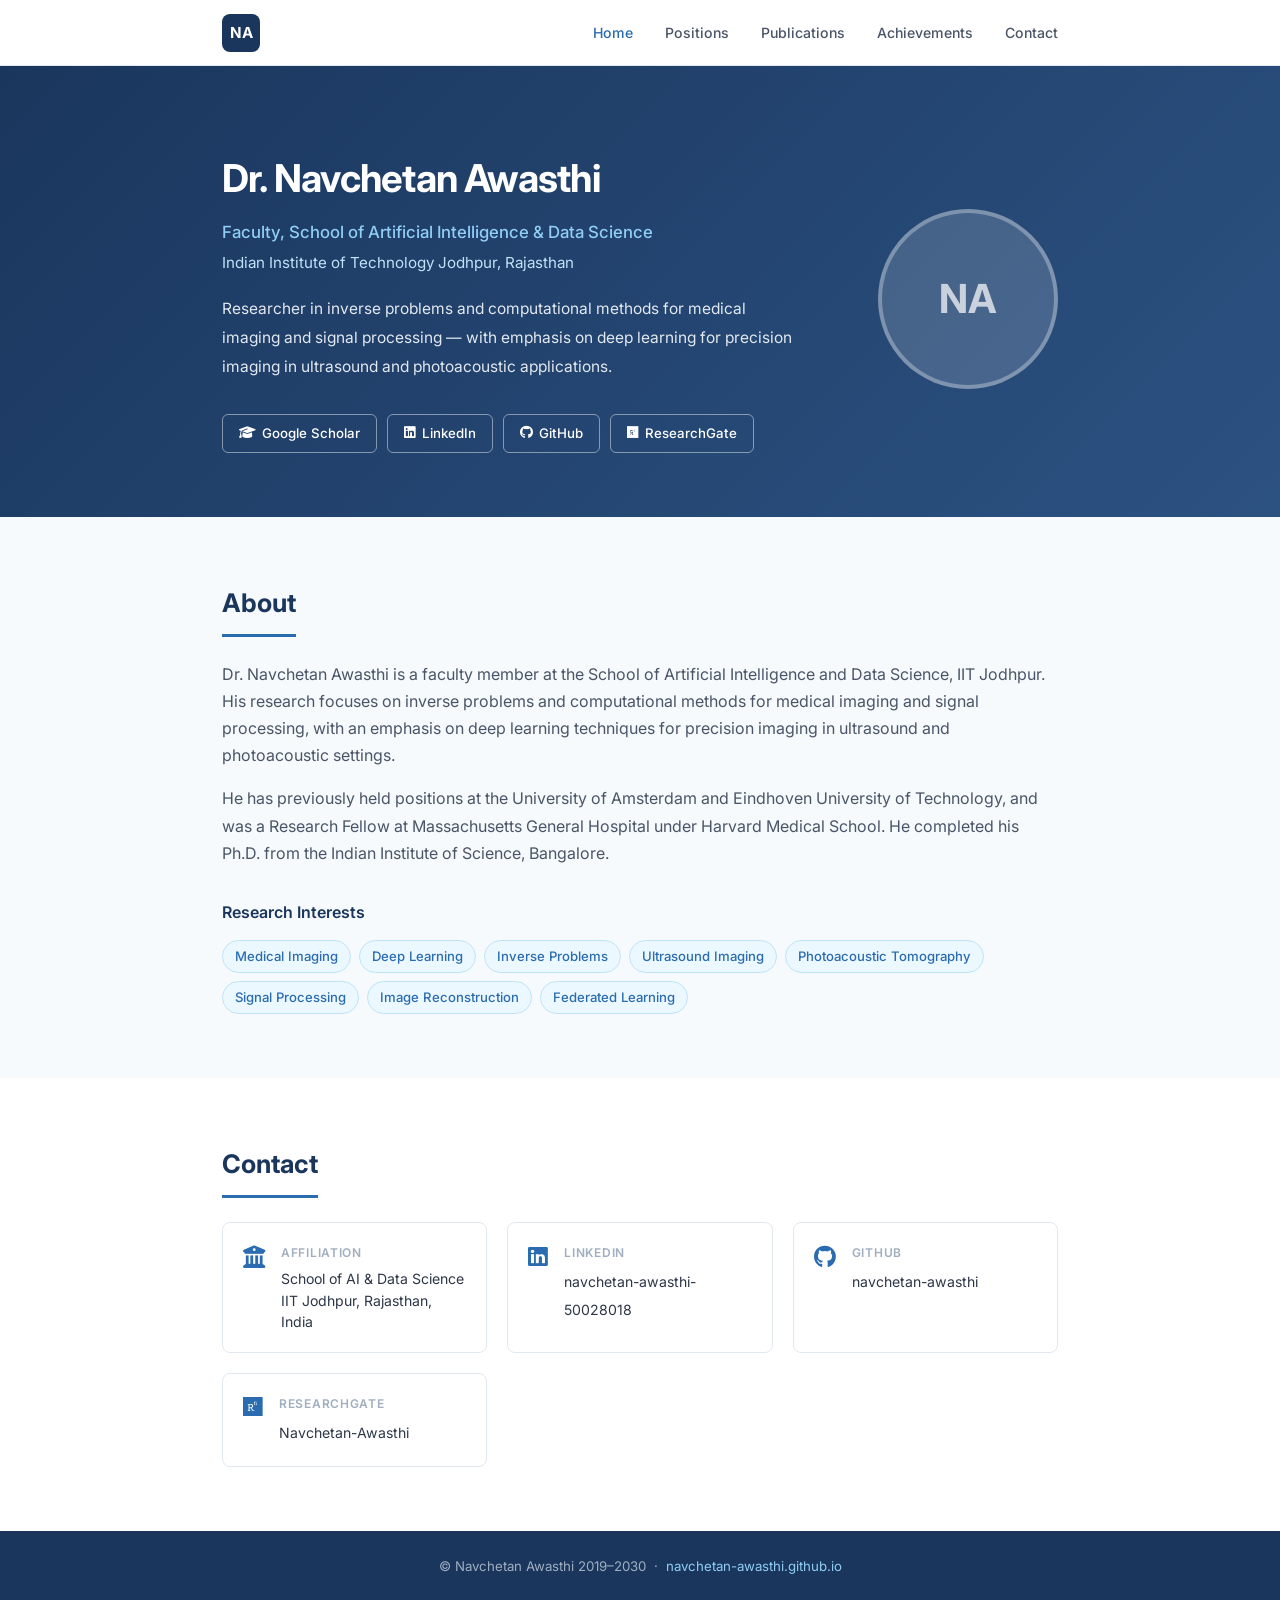
==== commit 5096e518: "different webpages" ====
--- a/index.html
+++ b/index.html
@@ -18,6 +18,7 @@
                 <li><a href="index.html" class="active">Home</a></li>
                 <li><a href="positions.html">Positions</a></li>
                 <li><a href="publications.html">Publications</a></li>
+                <li><a href="achievements.html">Achievements</a></li>
                 <li><a href="#contact">Contact</a></li>
             </ul>
             <button class="nav-toggle" id="navToggle">
--- a/style.css
+++ b/style.css
@@ -504,6 +504,60 @@
     padding: 0.1rem 0.5rem;
     border-radius: 100px;
     font-style: normal;
+}
+
+/* ── Achievements ── */
+.achievement-list {
+    display: flex;
+    flex-direction: column;
+    gap: 1rem;
+}
+
+.achievement-item {
+    display: flex;
+    gap: 1.25rem;
+    padding: 1.25rem;
+    background: #fff;
+    border: 1px solid #e2e8f0;
+    border-radius: 8px;
+    transition: box-shadow 0.2s, border-color 0.2s;
+}
+
+.achievement-item:hover {
+    box-shadow: 0 4px 14px rgba(0,0,0,0.07);
+    border-color: #bee3f8;
+}
+
+.achievement-icon {
+    width: 42px;
+    height: 42px;
+    background: #ebf8ff;
+    border-radius: 8px;
+    display: flex;
+    align-items: center;
+    justify-content: center;
+    flex-shrink: 0;
+    color: #2b6cb0;
+    font-size: 1.1rem;
+}
+
+.achievement-body h3 {
+    font-size: 0.97rem;
+    font-weight: 600;
+    color: #1a365d;
+    margin-bottom: 0.2rem;
+}
+
+.achieve-date {
+    font-size: 0.78rem;
+    color: #718096;
+    margin-bottom: 0.3rem;
+}
+
+.achievement-body p {
+    font-size: 0.88rem;
+    color: #4a5568;
+    line-height: 1.6;
 }
 
 /* ── Contact ── */
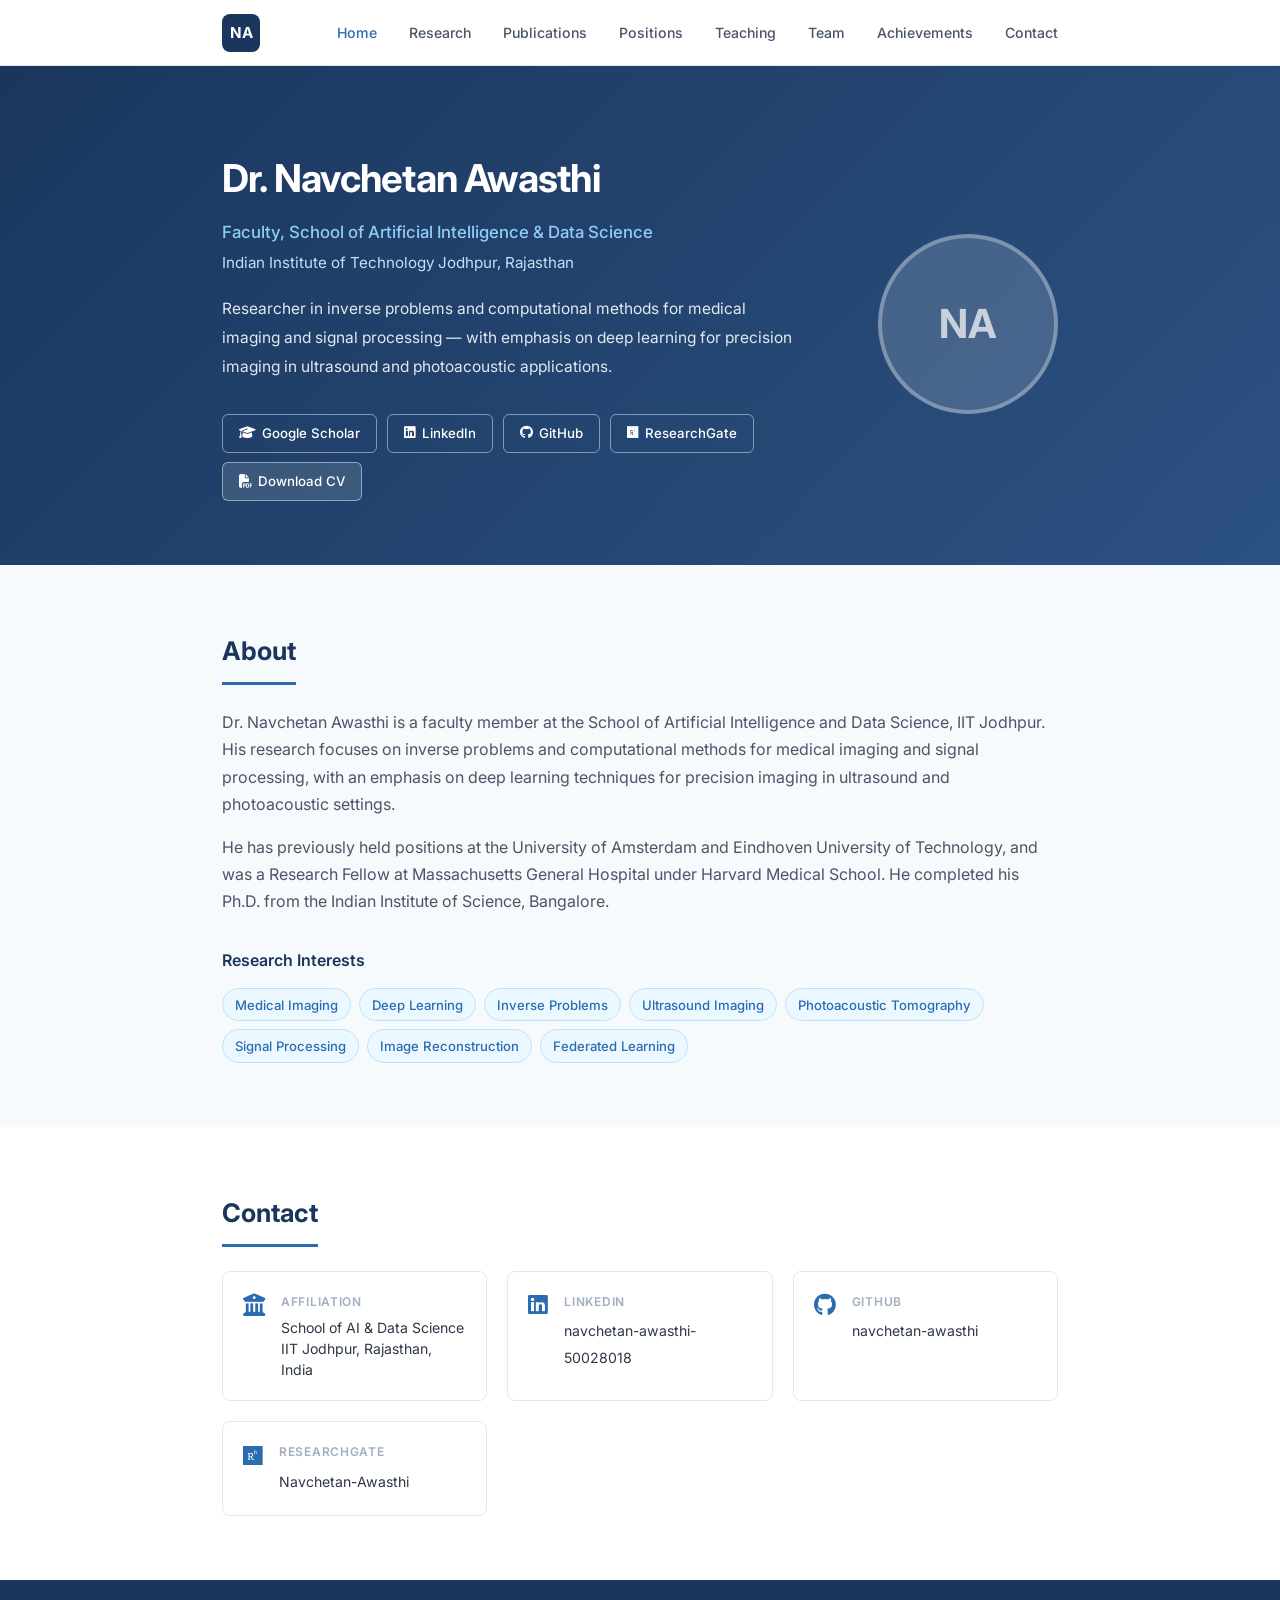
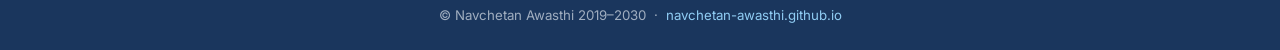
==== commit fa17e8de: "different webpages added more" ====
--- a/index.html
+++ b/index.html
@@ -16,8 +16,11 @@
             <a href="index.html" class="nav-brand">NA</a>
             <ul class="nav-links" id="navLinks">
                 <li><a href="index.html" class="active">Home</a></li>
+                <li><a href="research.html">Research</a></li>
+                <li><a href="publications.html">Publications</a></li>
                 <li><a href="positions.html">Positions</a></li>
-                <li><a href="publications.html">Publications</a></li>
+                <li><a href="teaching.html">Teaching</a></li>
+                <li><a href="team.html">Team</a></li>
                 <li><a href="achievements.html">Achievements</a></li>
                 <li><a href="#contact">Contact</a></li>
             </ul>
@@ -49,6 +52,9 @@
                     </a>
                     <a href="https://www.researchgate.net/profile/Navchetan-Awasthi" target="_blank" class="btn btn-outline">
                         <i class="fab fa-researchgate"></i> ResearchGate
+                    </a>
+                    <a href="cv.pdf" target="_blank" class="btn btn-cv">
+                        <i class="fas fa-file-pdf"></i> Download CV
                     </a>
                 </div>
             </div>
--- a/style.css
+++ b/style.css
@@ -504,6 +504,231 @@
     padding: 0.1rem 0.5rem;
     border-radius: 100px;
     font-style: normal;
+}
+
+/* ── CV button ── */
+.btn-cv {
+    border: 1.5px solid rgba(255,255,255,0.45);
+    color: #fff;
+    background: rgba(255,255,255,0.12);
+}
+
+.btn-cv:hover {
+    background: rgba(255,255,255,0.22);
+    border-color: #fff;
+}
+
+/* ── Research grid ── */
+.research-grid {
+    display: grid;
+    grid-template-columns: repeat(auto-fit, minmax(260px, 1fr));
+    gap: 1.25rem;
+}
+
+.research-card {
+    background: #fff;
+    border: 1px solid #e2e8f0;
+    border-radius: 10px;
+    padding: 1.5rem;
+    transition: box-shadow 0.2s, border-color 0.2s;
+}
+
+.research-card:hover {
+    box-shadow: 0 4px 16px rgba(0,0,0,0.08);
+    border-color: #bee3f8;
+}
+
+.research-card-icon {
+    width: 44px;
+    height: 44px;
+    background: #ebf8ff;
+    border-radius: 10px;
+    display: flex;
+    align-items: center;
+    justify-content: center;
+    color: #2b6cb0;
+    font-size: 1.2rem;
+    margin-bottom: 1rem;
+}
+
+.research-card h3 {
+    font-size: 1rem;
+    font-weight: 600;
+    color: #1a365d;
+    margin-bottom: 0.6rem;
+}
+
+.research-card p {
+    font-size: 0.88rem;
+    color: #4a5568;
+    line-height: 1.65;
+}
+
+/* ── Collaborators ── */
+.collab-grid {
+    display: grid;
+    grid-template-columns: repeat(auto-fit, minmax(220px, 1fr));
+    gap: 1rem;
+    margin-top: 1rem;
+}
+
+.collab-item {
+    padding: 1rem 1.25rem;
+    background: #fff;
+    border: 1px solid #e2e8f0;
+    border-radius: 8px;
+}
+
+.collab-item h4 {
+    font-size: 0.9rem;
+    font-weight: 600;
+    color: #1a365d;
+    margin-bottom: 0.2rem;
+}
+
+.collab-item p {
+    font-size: 0.8rem;
+    color: #718096;
+}
+
+/* ── Courses ── */
+.course-list {
+    display: flex;
+    flex-direction: column;
+    gap: 1rem;
+}
+
+.course-item {
+    background: #fff;
+    border: 1px solid #e2e8f0;
+    border-radius: 8px;
+    padding: 1.25rem 1.5rem;
+    transition: box-shadow 0.2s;
+}
+
+.course-item:hover {
+    box-shadow: 0 4px 12px rgba(0,0,0,0.07);
+}
+
+.course-header {
+    display: flex;
+    align-items: center;
+    gap: 0.75rem;
+    margin-bottom: 0.5rem;
+    flex-wrap: wrap;
+}
+
+.course-header h3 {
+    font-size: 0.97rem;
+    font-weight: 600;
+    color: #1a365d;
+}
+
+.course-badge {
+    font-size: 0.72rem;
+    font-weight: 600;
+    background: #ebf8ff;
+    color: #2b6cb0;
+    padding: 0.15rem 0.55rem;
+    border-radius: 100px;
+    border: 1px solid #bee3f8;
+}
+
+.course-item p {
+    font-size: 0.88rem;
+    color: #4a5568;
+    line-height: 1.65;
+}
+
+/* ── Team ── */
+.team-grid {
+    display: grid;
+    grid-template-columns: repeat(auto-fit, minmax(280px, 1fr));
+    gap: 1.25rem;
+}
+
+.team-card {
+    display: flex;
+    gap: 1rem;
+    padding: 1.25rem;
+    background: #fff;
+    border: 1px solid #e2e8f0;
+    border-radius: 10px;
+    transition: box-shadow 0.2s, border-color 0.2s;
+}
+
+.team-card:hover {
+    box-shadow: 0 4px 14px rgba(0,0,0,0.07);
+    border-color: #bee3f8;
+}
+
+.placeholder-card {
+    opacity: 0.6;
+    border-style: dashed;
+}
+
+.team-avatar {
+    width: 52px;
+    height: 52px;
+    border-radius: 50%;
+    background: #e2e8f0;
+    display: flex;
+    align-items: center;
+    justify-content: center;
+    font-size: 1.2rem;
+    color: #a0aec0;
+    flex-shrink: 0;
+}
+
+.team-avatar-initials {
+    width: 52px;
+    height: 52px;
+    border-radius: 50%;
+    background: #ebf8ff;
+    color: #2b6cb0;
+    display: flex;
+    align-items: center;
+    justify-content: center;
+    font-size: 0.85rem;
+    font-weight: 700;
+    flex-shrink: 0;
+}
+
+.team-info h3 {
+    font-size: 0.95rem;
+    font-weight: 600;
+    color: #1a365d;
+    margin-bottom: 0.2rem;
+}
+
+.team-role {
+    font-size: 0.78rem;
+    color: #718096;
+    margin-bottom: 0.4rem;
+}
+
+.team-desc {
+    font-size: 0.82rem;
+    color: #4a5568;
+    line-height: 1.5;
+}
+
+.btn-primary {
+    display: inline-flex;
+    align-items: center;
+    gap: 0.4rem;
+    padding: 0.6rem 1.4rem;
+    background: #2b6cb0;
+    color: #fff;
+    border-radius: 6px;
+    font-size: 0.88rem;
+    font-weight: 500;
+    text-decoration: none;
+    transition: background 0.2s;
+}
+
+.btn-primary:hover {
+    background: #2c5282;
 }
 
 /* ── Achievements ── */
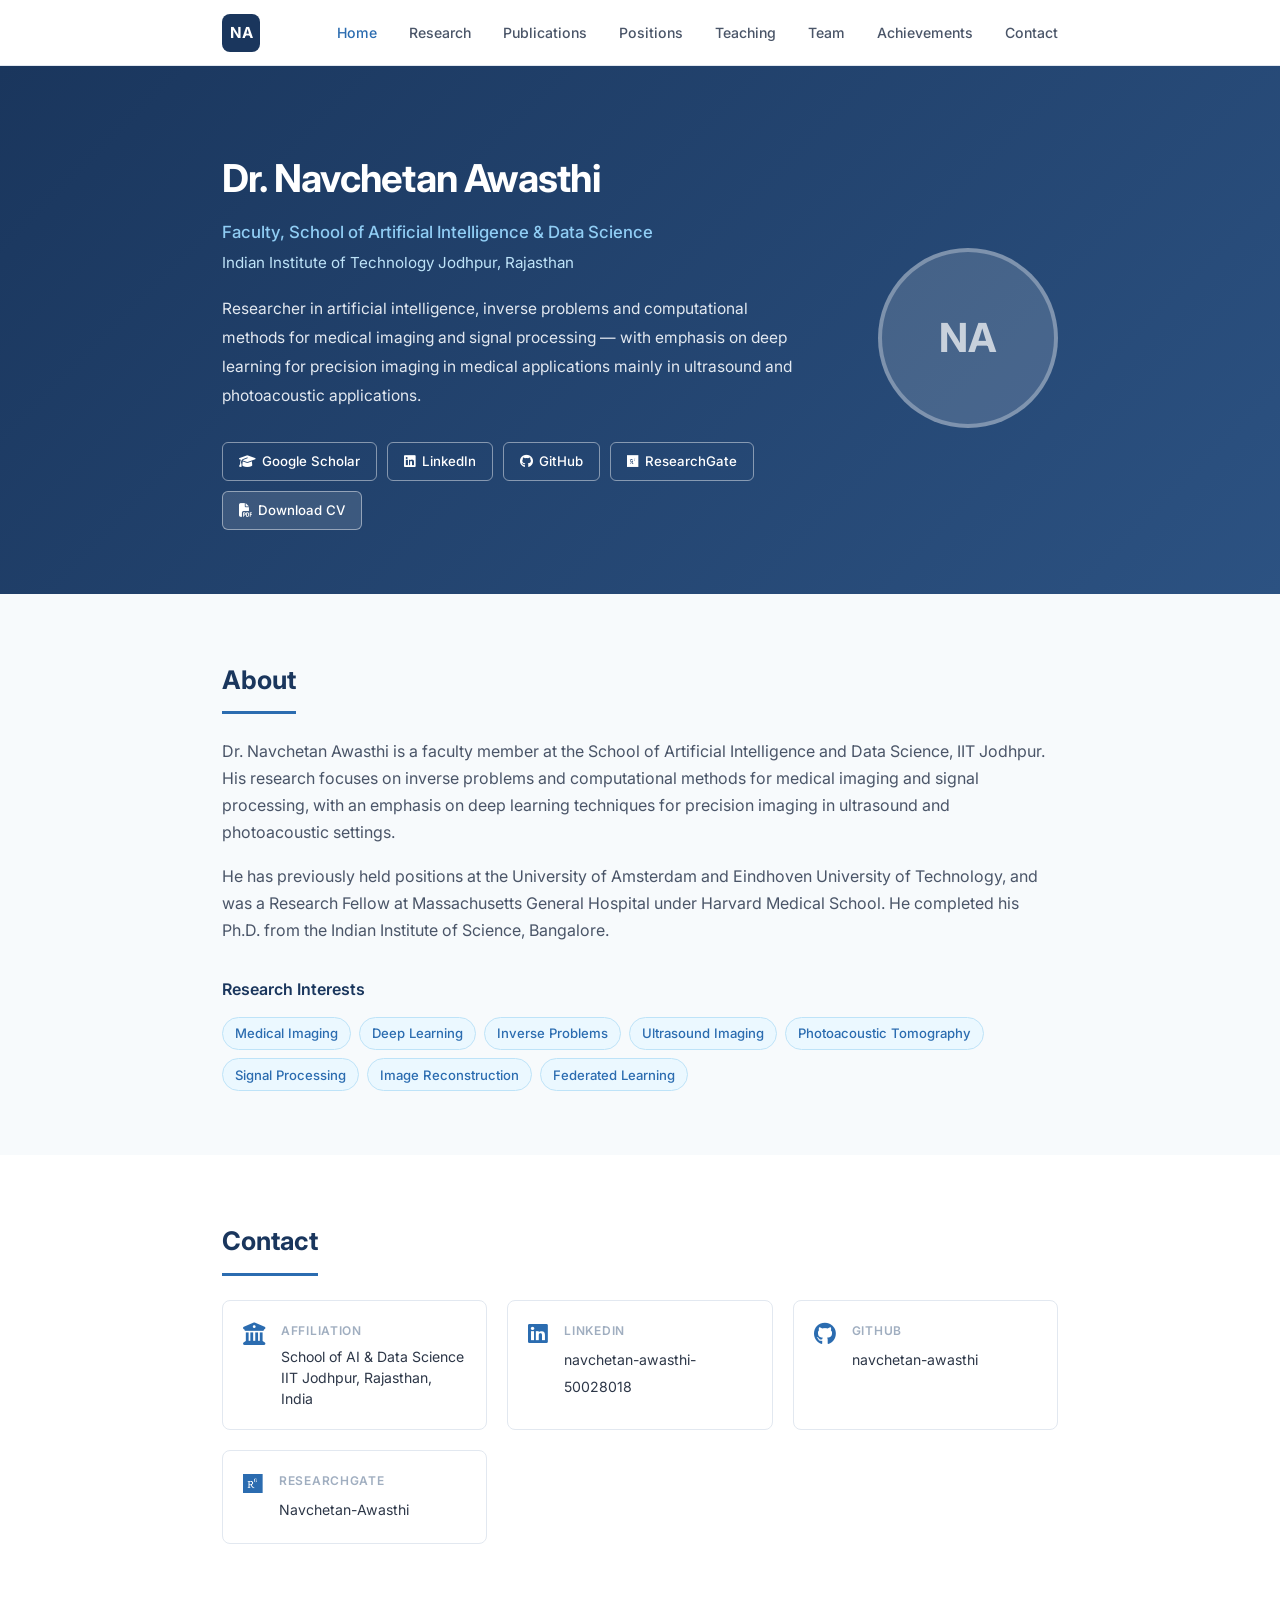
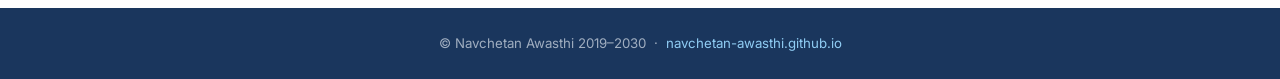
==== commit 142b55aa: "Revise research bio for clarity and focus Updated bio to reflect focus on medical applications." ====
--- a/index.html
+++ b/index.html
@@ -37,8 +37,8 @@
                 <p class="hero-title">Faculty, School of Artificial Intelligence &amp; Data Science</p>
                 <p class="hero-affil">Indian Institute of Technology Jodhpur, Rajasthan</p>
                 <p class="hero-bio">
-                    Researcher in inverse problems and computational methods for medical imaging and signal processing —
-                    with emphasis on deep learning for precision imaging in ultrasound and photoacoustic applications.
+                    Researcher in artificial intelligence, inverse problems and computational methods for medical imaging and signal processing —
+                    with emphasis on deep learning for precision imaging in medical applications mainly in ultrasound and photoacoustic applications.
                 </p>
                 <div class="hero-links">
                     <a href="https://scholar.google.com/citations?user=ATsCm3wAAAAJ&hl=en" target="_blank" class="btn btn-outline">
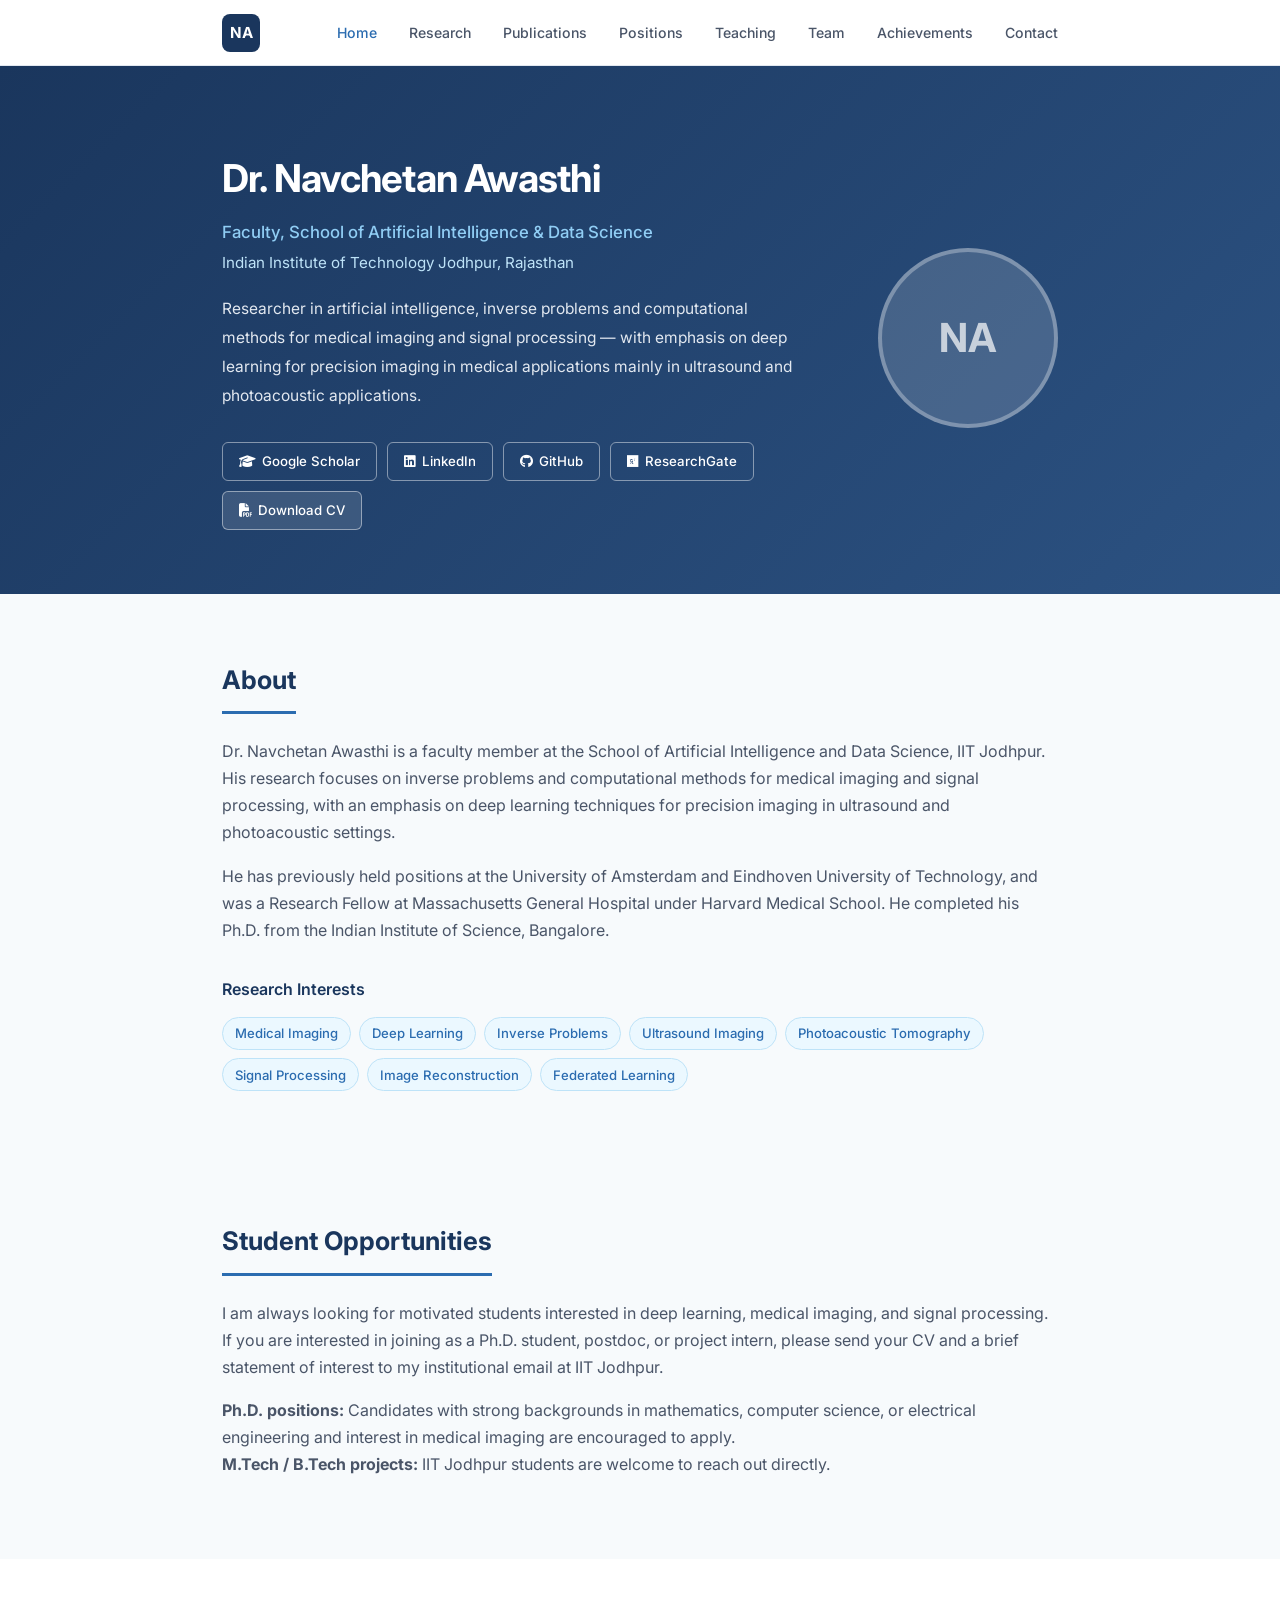
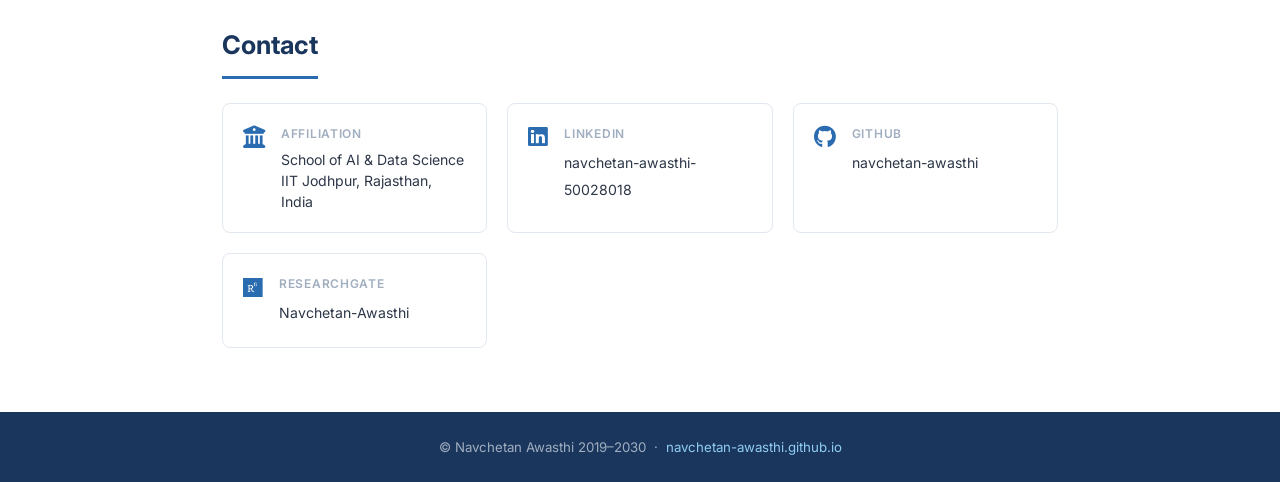
==== commit 017d2ceb: "Move Student Opportunities section from teaching page to home page" ====
--- a/index.html
+++ b/index.html
@@ -97,6 +97,25 @@
         </div>
     </section>
 
+    <section id="opportunities" class="section bg-light">
+        <div class="container">
+            <h2 class="section-title">Student Opportunities</h2>
+            <div class="about-content">
+                <p>
+                    I am always looking for motivated students interested in deep learning, medical imaging,
+                    and signal processing. If you are interested in joining as a Ph.D. student, postdoc,
+                    or project intern, please send your CV and a brief statement of interest to my institutional
+                    email at IIT Jodhpur.
+                </p>
+                <p>
+                    <strong>Ph.D. positions:</strong> Candidates with strong backgrounds in mathematics,
+                    computer science, or electrical engineering and interest in medical imaging are encouraged to apply.<br>
+                    <strong>M.Tech / B.Tech projects:</strong> IIT Jodhpur students are welcome to reach out directly.
+                </p>
+            </div>
+        </div>
+    </section>
+
     <section id="contact" class="section">
         <div class="container">
             <h2 class="section-title">Contact</h2>
--- a/style.css
+++ b/style.css
@@ -640,6 +640,29 @@
     line-height: 1.65;
 }
 
+.course-code {
+    font-size: 0.75rem;
+    font-weight: 700;
+    color: #2b6cb0;
+    background: #ebf8ff;
+    border: 1px solid #bee3f8;
+    padding: 0.15rem 0.55rem;
+    border-radius: 4px;
+    letter-spacing: 0.03em;
+    white-space: nowrap;
+}
+
+.course-period {
+    font-size: 0.82rem;
+    color: #718096;
+    margin-top: 0.35rem;
+}
+
+.course-period i {
+    margin-right: 0.3rem;
+    color: #a0aec0;
+}
+
 /* ── Team ── */
 .team-grid {
     display: grid;
@@ -663,8 +686,22 @@
 }
 
 .placeholder-card {
-    opacity: 0.6;
+<<<<<<< HEAD
+=======
+    opacity: 1;
+>>>>>>> f7837cabf7563c37d65b3dfecb92f0803a7d6af5
     border-style: dashed;
+}
+
+.current-member-card {
+    border-left: 4px solid #2b6cb0;
+    border-style: solid;
+}
+
+.current-member-card .team-info h3 {
+    font-weight: 700;
+    font-size: 1rem;
+    color: #1a365d;
 }
 
 .team-avatar {
@@ -711,6 +748,68 @@
     font-size: 0.82rem;
     color: #4a5568;
     line-height: 1.5;
+}
+
+.student-group-title {
+    font-size: 1.1rem;
+    font-weight: 600;
+    color: #1a365d;
+    margin-top: 2.5rem;
+    margin-bottom: 1rem;
+    padding-bottom: 0.4rem;
+    border-bottom: 2px solid #e2e8f0;
+}
+
+.student-table {
+    width: 100%;
+    border-collapse: separate;
+    border-spacing: 0;
+    font-size: 0.88rem;
+    margin-bottom: 0.5rem;
+}
+
+.student-table th {
+    text-align: left;
+    padding: 0.75rem 1.25rem;
+    font-size: 0.72rem;
+    font-weight: 600;
+    text-transform: uppercase;
+    letter-spacing: 0.06em;
+    color: #718096;
+    background: #f7fafc;
+    border-bottom: 2px solid #e2e8f0;
+}
+
+.student-table th:first-child { border-radius: 8px 0 0 0; }
+.student-table th:last-child  { border-radius: 0 8px 0 0; }
+
+.student-table td {
+    padding: 0.7rem 1.25rem;
+    color: #2d3748;
+    border-bottom: 1px solid #f0f4f8;
+}
+
+.student-table tbody tr:last-child td { border-bottom: none; }
+
+.student-table tbody tr:hover td {
+    background: #f7fafc;
+}
+
+.student-table td:first-child {
+    font-weight: 500;
+}
+
+.student-table td:nth-child(2) {
+    color: #718096;
+    font-size: 0.82rem;
+    white-space: nowrap;
+    padding-left: 2rem;
+    padding-right: 2rem;
+}
+
+.student-table td:nth-child(3) {
+    color: #4a5568;
+    font-size: 0.82rem;
 }
 
 .btn-primary {
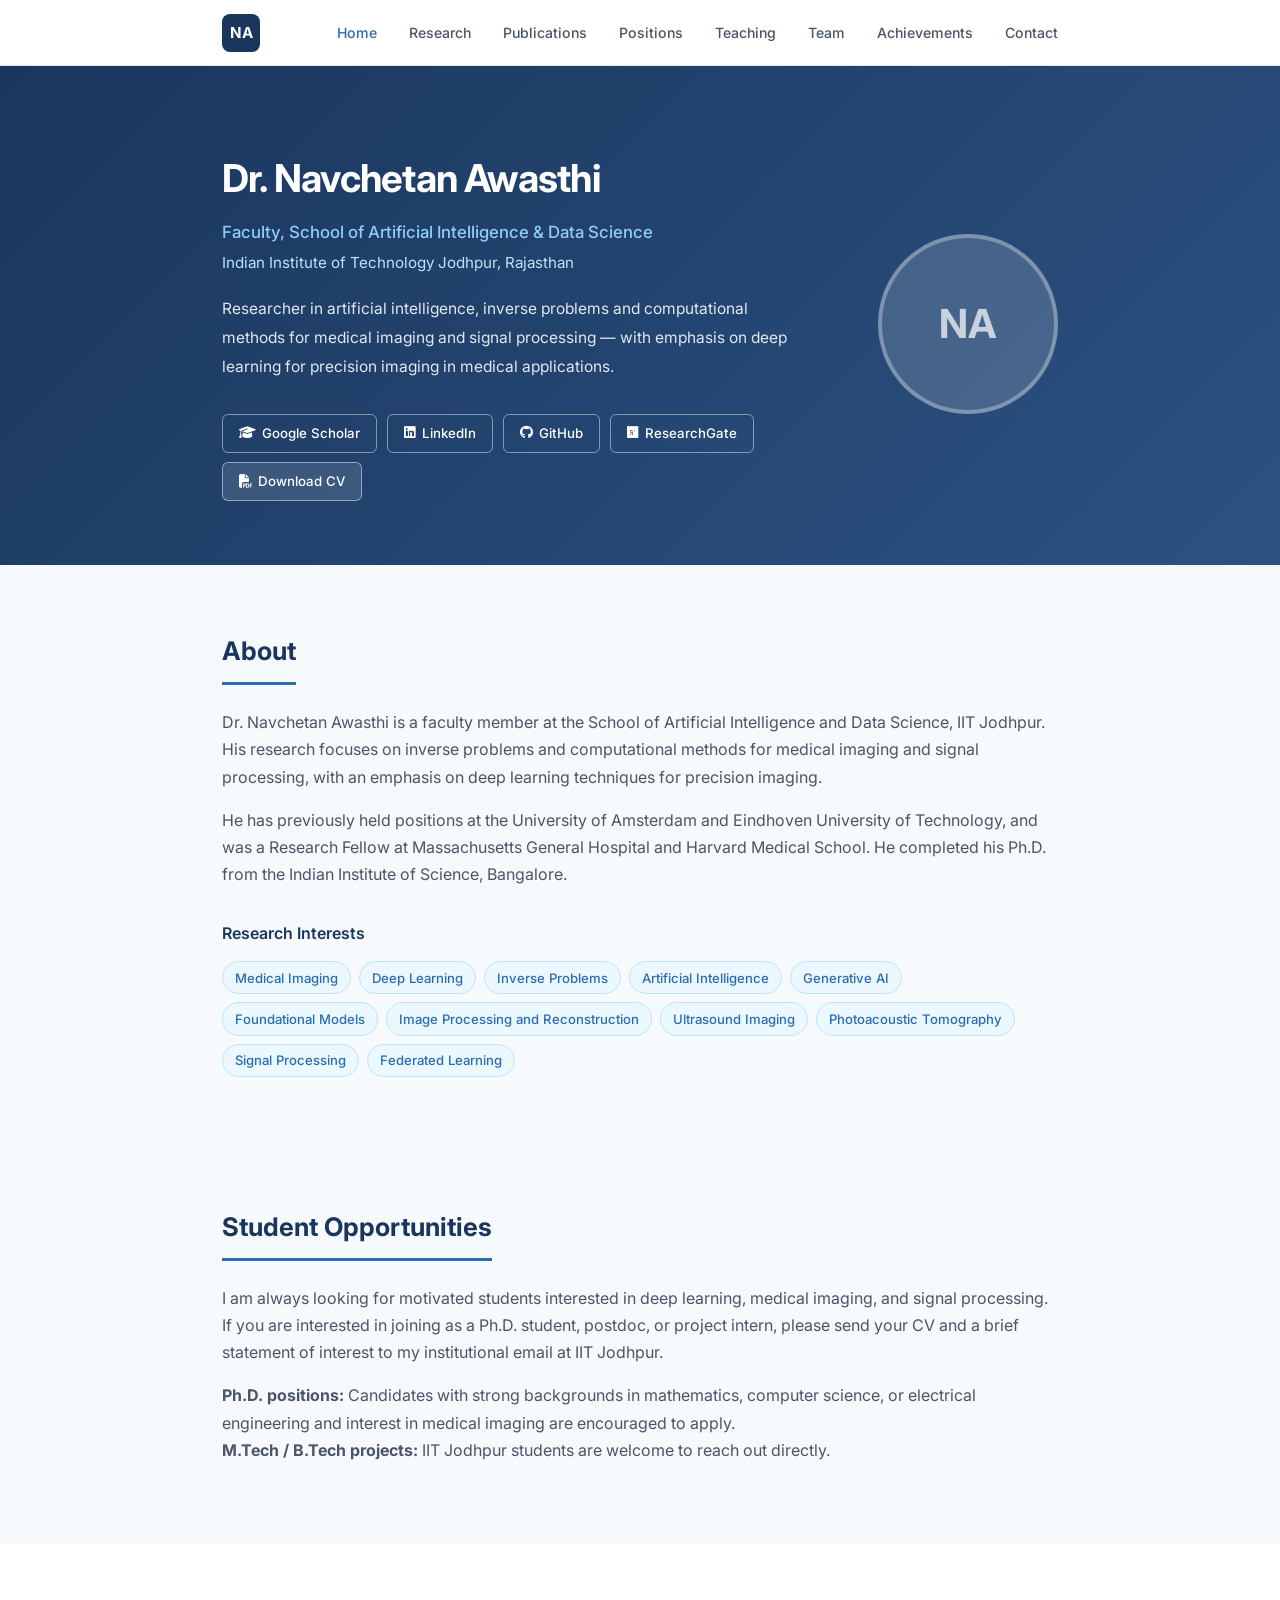
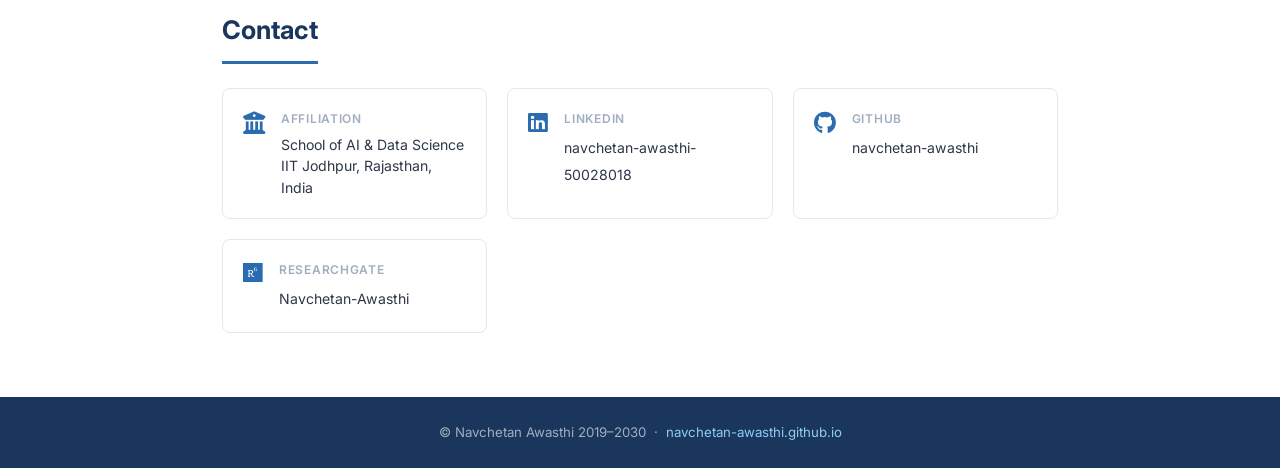
==== commit ce12d746: "Update index.html" ====
--- a/index.html
+++ b/index.html
@@ -38,7 +38,7 @@
                 <p class="hero-affil">Indian Institute of Technology Jodhpur, Rajasthan</p>
                 <p class="hero-bio">
                     Researcher in artificial intelligence, inverse problems and computational methods for medical imaging and signal processing —
-                    with emphasis on deep learning for precision imaging in medical applications mainly in ultrasound and photoacoustic applications.
+                    with emphasis on deep learning for precision imaging in medical applications.
                 </p>
                 <div class="hero-links">
                     <a href="https://scholar.google.com/citations?user=ATsCm3wAAAAJ&hl=en" target="_blank" class="btn btn-outline">
@@ -72,12 +72,11 @@
                 <p>
                     Dr. Navchetan Awasthi is a faculty member at the School of Artificial Intelligence and Data Science,
                     IIT Jodhpur. His research focuses on inverse problems and computational methods for medical imaging
-                    and signal processing, with an emphasis on deep learning techniques for precision imaging in
-                    ultrasound and photoacoustic settings.
+                    and signal processing, with an emphasis on deep learning techniques for precision imaging.
                 </p>
                 <p>
                     He has previously held positions at the University of Amsterdam and Eindhoven University of
-                    Technology, and was a Research Fellow at Massachusetts General Hospital under Harvard Medical
+                    Technology, and was a Research Fellow at Massachusetts General Hospital and Harvard Medical
                     School. He completed his Ph.D. from the Indian Institute of Science, Bangalore.
                 </p>
             </div>
@@ -87,10 +86,13 @@
                     <span class="tag">Medical Imaging</span>
                     <span class="tag">Deep Learning</span>
                     <span class="tag">Inverse Problems</span>
+                    <span class="tag">Artificial Intelligence</span>
+                    <span class="tag">Generative AI</span>
+                    <span class="tag">Foundational Models</span>
+                    <span class="tag">Image Processing and Reconstruction</span>
                     <span class="tag">Ultrasound Imaging</span>
                     <span class="tag">Photoacoustic Tomography</span>
                     <span class="tag">Signal Processing</span>
-                    <span class="tag">Image Reconstruction</span>
                     <span class="tag">Federated Learning</span>
                 </div>
             </div>
